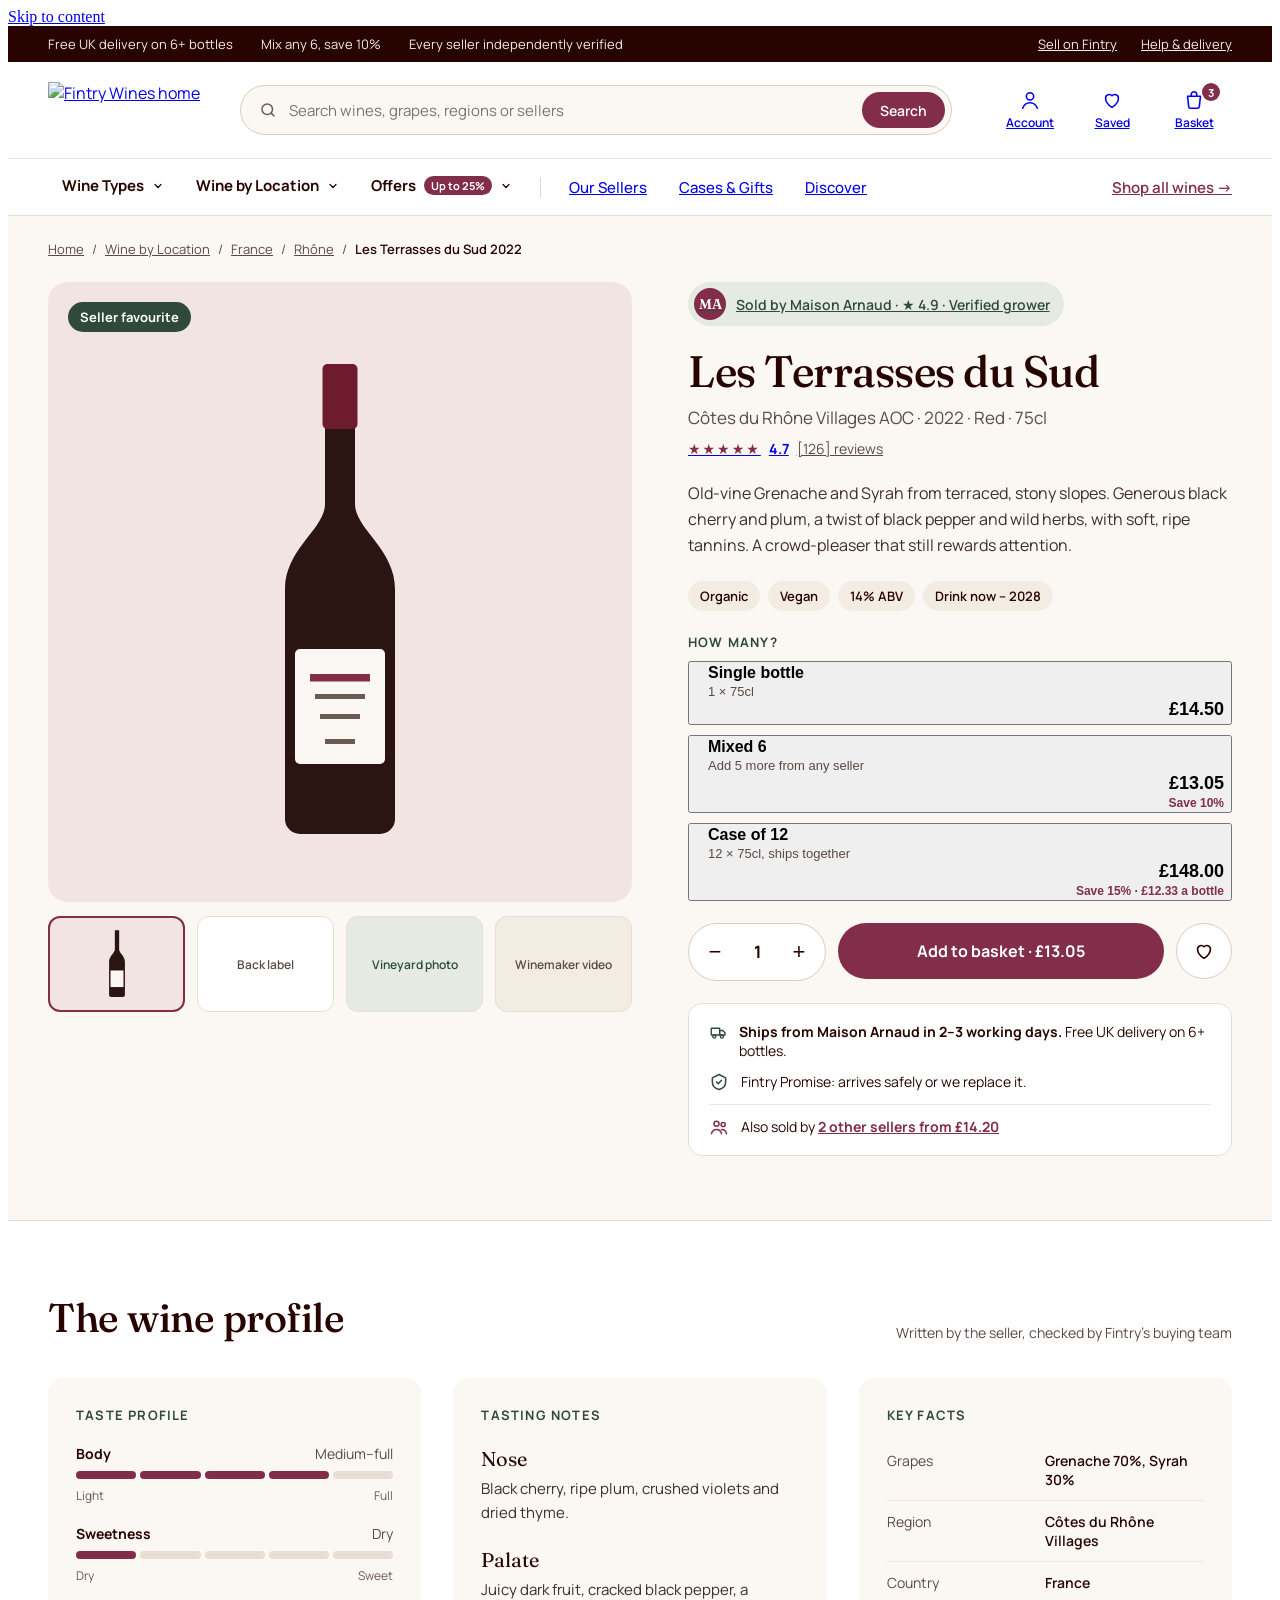
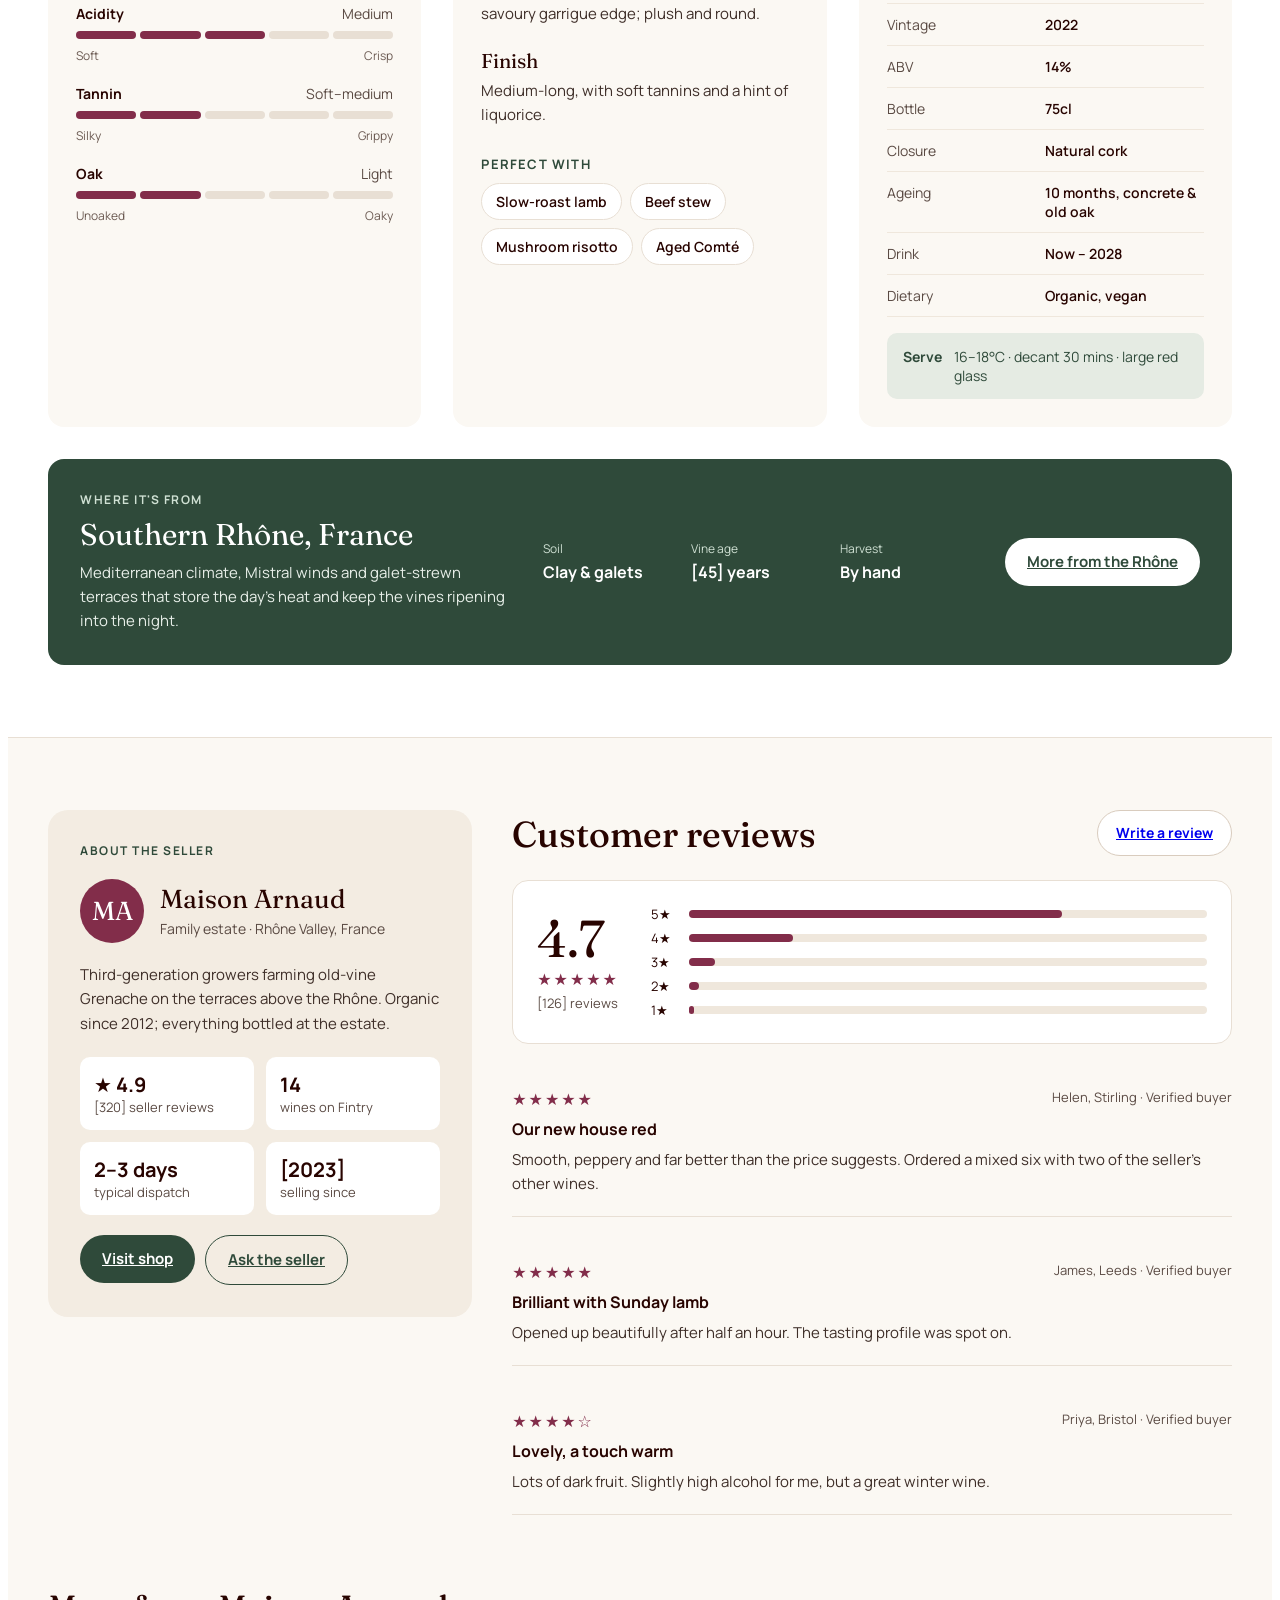
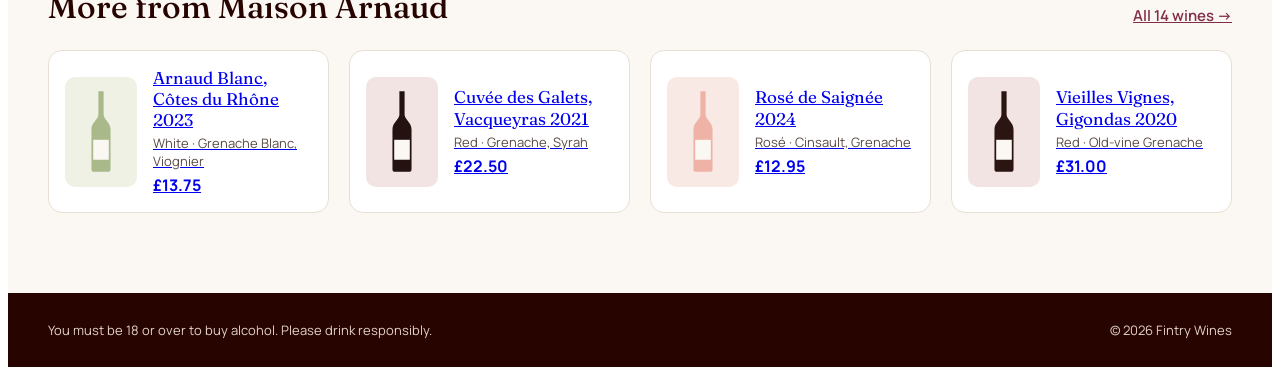
==== product.html @ 601678a1 "import" ====
<!doctype html>
<html lang="en-GB">
<head>
<meta charset="utf-8">
<meta name="viewport" content="width=device-width, initial-scale=1">
<meta name="robots" content="noindex, nofollow">
<title>Les Terrasses du Sud 2022 — Fintry Wines</title>
<meta name="description" content="Côtes du Rhône Villages 2022 from Maison Arnaud: tasting notes, taste profile and food pairing.">
<link rel="icon" type="image/png" href="assets/img/favicon.png">
<link rel="preconnect" href="https://fonts.googleapis.com">
<link rel="preconnect" href="https://fonts.gstatic.com" crossorigin>
<link href="https://fonts.googleapis.com/css2?family=Fraunces:opsz,wght@9..144,400;9..144,500;9..144,600&amp;family=Manrope:wght@400;500;600;700&amp;display=swap" rel="stylesheet">
<link rel="stylesheet" href="assets/css/styles.css">
</head>
<body>
<a class="fw-skip" href="#main-content">Skip to content</a>
<div style="font-family: Manrope, system-ui, sans-serif; color: #280400; background: #FBF8F3">

  <header style="position: relative; z-index: 20; font-family: Manrope, system-ui, sans-serif; color: #280400; background: #FFFFFF; border-bottom: 1px solid #E8DFD4">

  <!-- Utility bar -->
  <div style="background: #280400; color: #F5EDE3; font-size: 13px">
    <div style="max-width: 1360px; margin: 0 auto; padding: 9px 40px; display: flex; flex-wrap: wrap; gap: 8px 28px; align-items: center; justify-content: space-between">
      <div style="display: flex; flex-wrap: wrap; gap: 8px 28px">
        <span>Free UK delivery on 6+ bottles</span>
        <span>Mix any 6, save 10%</span>
        <span>Every seller independently verified</span>
      </div>
      <div style="display: flex; gap: 24px">
        <a href="#" style="color: #F5EDE3">Sell on Fintry</a>
        <a href="#" style="color: #F5EDE3">Help &amp; delivery</a>
      </div>
    </div>
  </div>

  <!-- Logo, search, account -->
  <div style="max-width: 1360px; margin: 0 auto; padding: 20px 40px; display: flex; flex-wrap: wrap; gap: 20px 40px; align-items: center">
    <a href="index.html" class="fw-logo" style="display: flex; align-items: center">
      <img src="assets/img/fintry-logo-dark.png" alt="Fintry Wines home" style="display: block; height: 56px; width: auto">
    </a>
    <form role="search" style="flex: 1 1 300px; min-width: 0; display: flex; align-items: center; gap: 10px; height: 48px; padding: 0 6px 0 18px; border: 1px solid #D9CCBE; border-radius: 999px; background: #FBF8F3" action="shop.html">
      <svg width="18" height="18" viewBox="0 0 24 24" fill="none" stroke="#6B5A52" stroke-width="2" stroke-linecap="round" aria-hidden="true"><circle cx="11" cy="11" r="7"></circle><path d="M20 20l-3.5-3.5"></path></svg>
      <label for="site-search" style="position: absolute; width: 1px; height: 1px; overflow: hidden; clip: rect(0 0 0 0)">Search</label>
      <input id="site-search" name="q" type="search" placeholder="Search wines, grapes, regions or sellers" style="flex: 1; min-width: 0; border: 0; background: transparent; font: inherit; font-size: 15px; color: #280400; outline: none">
      <button type="submit" style="height: 36px; padding: 0 18px; border: 0; border-radius: 999px; background: #822d4a; color: #FFFFFF; font: inherit; font-size: 14px; font-weight: 600; cursor: pointer">Search</button>
    </form>
    <nav aria-label="Account" style="display: flex; gap: 6px; align-items: center">
      <a href="#" style="display: flex; flex-direction: column; align-items: center; gap: 3px; min-width: 64px; padding: 6px; font-size: 12px; font-weight: 600">
        <svg width="22" height="22" viewBox="0 0 24 24" fill="none" stroke="currentColor" stroke-width="1.7" stroke-linecap="round" aria-hidden="true"><circle cx="12" cy="8" r="4"></circle><path d="M4 21c1.5-4 4.5-6 8-6s6.5 2 8 6"></path></svg>
        Account
      </a>
      <a href="#" style="display: flex; flex-direction: column; align-items: center; gap: 3px; min-width: 64px; padding: 6px; font-size: 12px; font-weight: 600">
        <svg width="22" height="22" viewBox="0 0 24 24" fill="none" stroke="currentColor" stroke-width="1.7" stroke-linejoin="round" aria-hidden="true"><path d="M12 20s-7-4.5-7-10a4 4 0 0 1 7-2.6A4 4 0 0 1 19 10c0 5.5-7 10-7 10z"></path></svg>
        Saved
      </a>
      <a href="#" style="position: relative; display: flex; flex-direction: column; align-items: center; gap: 3px; min-width: 64px; padding: 6px; font-size: 12px; font-weight: 600">
        <svg width="22" height="22" viewBox="0 0 24 24" fill="none" stroke="currentColor" stroke-width="1.7" stroke-linecap="round" stroke-linejoin="round" aria-hidden="true"><path d="M5 8h14l-1.2 11.2a2 2 0 0 1-2 1.8H8.2a2 2 0 0 1-2-1.8z"></path><path d="M9 8V6a3 3 0 0 1 6 0v2"></path></svg>
        Basket
        <span id="basket-count" style="position: absolute; top: 0; right: 12px; min-width: 18px; height: 18px; border-radius: 9px; background: #822d4a; color: #FFFFFF; font-size: 11px; font-weight: 700; display: flex; align-items: center; justify-content: center">3</span>
      </a>
    </nav>
  </div>

  <!-- Primary navigation -->
  <nav aria-label="Shop" style="border-top: 1px solid #EFE7DC">
    <div style="max-width: 1360px; margin: 0 auto; padding: 0 40px; display: flex; flex-wrap: wrap; align-items: center; gap: 4px 4px">
      <button type="button" class="fw-nav-btn" aria-expanded="false" aria-controls="menu-types" data-menu="types" style="display: flex; align-items: center; gap: 8px; padding: 16px 14px; border: 0; background: transparent; font: inherit; font-size: 15px; font-weight: 700; color: #280400; cursor: pointer; border-bottom: 3px solid transparent">
        Wine Types
        <svg width="12" height="12" viewBox="0 0 24 24" fill="none" stroke="currentColor" stroke-width="2.5" stroke-linecap="round" aria-hidden="true"><path d="M6 9l6 6 6-6"></path></svg>
      </button>
      <button type="button" class="fw-nav-btn" aria-expanded="false" aria-controls="menu-location" data-menu="location" style="display: flex; align-items: center; gap: 8px; padding: 16px 14px; border: 0; background: transparent; font: inherit; font-size: 15px; font-weight: 700; color: #280400; cursor: pointer; border-bottom: 3px solid transparent">
        Wine by Location
        <svg width="12" height="12" viewBox="0 0 24 24" fill="none" stroke="currentColor" stroke-width="2.5" stroke-linecap="round" aria-hidden="true"><path d="M6 9l6 6 6-6"></path></svg>
      </button>
      <button type="button" class="fw-nav-btn" aria-expanded="false" aria-controls="menu-offers" data-menu="offers" style="display: flex; align-items: center; gap: 8px; padding: 16px 14px; border: 0; background: transparent; font: inherit; font-size: 15px; font-weight: 700; color: #280400; cursor: pointer; border-bottom: 3px solid transparent">
        Offers
        <span style="padding: 2px 7px; border-radius: 999px; background: #822d4a; color: #FFFFFF; font-size: 11px; font-weight: 700">Up to 25%</span>
        <svg width="12" height="12" viewBox="0 0 24 24" fill="none" stroke="currentColor" stroke-width="2.5" stroke-linecap="round" aria-hidden="true"><path d="M6 9l6 6 6-6"></path></svg>
      </button>
      <span aria-hidden="true" style="width: 1px; height: 20px; background: #E0D5C8; margin: 0 10px"></span>
      <a href="#" style="padding: 16px 14px; font-size: 15px; font-weight: 500">Our Sellers</a>
      <a href="#" style="padding: 16px 14px; font-size: 15px; font-weight: 500">Cases &amp; Gifts</a>
      <a href="#" style="padding: 16px 14px; font-size: 15px; font-weight: 500">Discover</a>
      <a href="shop.html" style="margin-left: auto; padding: 16px 0; font-size: 15px; font-weight: 600; color: #822d4a">Shop all wines →</a>
    </div>
  </nav>

  <!-- Mega menu: Wine Types -->
  <div id="menu-types" hidden class="fw-menu" style="position: absolute; left: 0; right: 0; top: 100%; background: #FFFFFF; border-top: 1px solid #E8DFD4; border-bottom: 1px solid #E8DFD4; box-shadow: 0 24px 40px -24px rgba(40,4,0,0.25)">
      <div style="max-width: 1360px; margin: 0 auto; padding: 32px 40px 40px; display: grid; grid-template-columns: repeat(4, minmax(0, 1fr)); gap: 32px">
        <div style="display: flex; flex-direction: column; gap: 4px">
          <span style="font-size: 12px; font-weight: 700; letter-spacing: 1.5px; color: #6B5A52; margin-bottom: 8px">BY COLOUR</span>
          <a href="shop.html" class="fw-link" style="display: flex; align-items: center; gap: 10px; padding: 7px 0; font-size: 15px"><span style="width: 12px; height: 12px; border-radius: 6px; background: #6E1B2E"></span>Red wine</a>
          <a href="shop.html" class="fw-link" style="display: flex; align-items: center; gap: 10px; padding: 7px 0; font-size: 15px"><span style="width: 12px; height: 12px; border-radius: 6px; background: #E9D88F"></span>White wine</a>
          <a href="shop.html" class="fw-link" style="display: flex; align-items: center; gap: 10px; padding: 7px 0; font-size: 15px"><span style="width: 12px; height: 12px; border-radius: 6px; background: #EFB2A6"></span>Rosé</a>
          <a href="shop.html" class="fw-link" style="display: flex; align-items: center; gap: 10px; padding: 7px 0; font-size: 15px"><span style="width: 12px; height: 12px; border-radius: 6px; background: #F3E6BE; border: 1px solid #D9C88F"></span>Sparkling &amp; Champagne</a>
          <a href="shop.html" class="fw-link" style="display: flex; align-items: center; gap: 10px; padding: 7px 0; font-size: 15px"><span style="width: 12px; height: 12px; border-radius: 6px; background: #D98C3A"></span>Orange wine</a>
          <a href="shop.html" class="fw-link" style="display: flex; align-items: center; gap: 10px; padding: 7px 0; font-size: 15px"><span style="width: 12px; height: 12px; border-radius: 6px; background: #8A4A1C"></span>Dessert &amp; fortified</a>
        </div>
        <div style="display: flex; flex-direction: column; gap: 4px">
          <span style="font-size: 12px; font-weight: 700; letter-spacing: 1.5px; color: #6B5A52; margin-bottom: 8px">BY STYLE</span>
          <a href="shop.html" class="fw-link" style="padding: 7px 0; font-size: 15px">Light &amp; fruity</a>
          <a href="shop.html" class="fw-link" style="padding: 7px 0; font-size: 15px">Rich &amp; full-bodied</a>
          <a href="shop.html" class="fw-link" style="padding: 7px 0; font-size: 15px">Crisp &amp; dry</a>
          <a href="shop.html" class="fw-link" style="padding: 7px 0; font-size: 15px">Aromatic &amp; floral</a>
          <a href="shop.html" class="fw-link" style="padding: 7px 0; font-size: 15px">Organic &amp; natural</a>
          <a href="shop.html" class="fw-link" style="padding: 7px 0; font-size: 15px">Low &amp; no alcohol</a>
        </div>
        <div style="display: flex; flex-direction: column; gap: 4px">
          <span style="font-size: 12px; font-weight: 700; letter-spacing: 1.5px; color: #6B5A52; margin-bottom: 8px">BY GRAPE</span>
          <a href="shop.html" class="fw-link" style="padding: 7px 0; font-size: 15px">Pinot Noir</a>
          <a href="shop.html" class="fw-link" style="padding: 7px 0; font-size: 15px">Malbec</a>
          <a href="shop.html" class="fw-link" style="padding: 7px 0; font-size: 15px">Tempranillo</a>
          <a href="shop.html" class="fw-link" style="padding: 7px 0; font-size: 15px">Sauvignon Blanc</a>
          <a href="shop.html" class="fw-link" style="padding: 7px 0; font-size: 15px">Chardonnay</a>
          <a href="shop.html" class="fw-link" style="padding: 7px 0; font-size: 15px; font-weight: 600; color: #822d4a">All grapes →</a>
        </div>
        <a href="shop.html" class="fw-tile" style="display: flex; flex-direction: column; justify-content: flex-end; gap: 8px; min-height: 240px; padding: 24px; border-radius: 12px; background: #2F4A3A; color: #F5EDE3">
          <span style="font-size: 12px; font-weight: 700; letter-spacing: 1.5px; color: #CFE0D3">NEW THIS MONTH</span>
          <span style="font-family: Fraunces, Georgia, serif; font-size: 26px; line-height: 1.15; color: #FFFFFF">Winter reds from small growers</span>
          <span style="font-size: 14px; font-weight: 600; color: #FFFFFF">Explore the edit <span class="fw-go">→</span></span>
        </a>
      </div>
    </div>

  <!-- Mega menu: Wine by Location -->
  <div id="menu-location" hidden class="fw-menu" style="position: absolute; left: 0; right: 0; top: 100%; background: #FFFFFF; border-top: 1px solid #E8DFD4; border-bottom: 1px solid #E8DFD4; box-shadow: 0 24px 40px -24px rgba(40,4,0,0.25)">
      <div style="max-width: 1360px; margin: 0 auto; padding: 32px 40px 40px; display: grid; grid-template-columns: repeat(4, minmax(0, 1fr)); gap: 32px">
        <div style="display: flex; flex-direction: column; gap: 4px">
          <span style="font-size: 12px; font-weight: 700; letter-spacing: 1.5px; color: #6B5A52; margin-bottom: 8px">EUROPE</span>
          <a href="shop.html" class="fw-link" style="padding: 7px 0; font-size: 15px">France</a>
          <a href="shop.html" class="fw-link" style="padding: 7px 0; font-size: 15px">Italy</a>
          <a href="shop.html" class="fw-link" style="padding: 7px 0; font-size: 15px">Spain</a>
          <a href="shop.html" class="fw-link" style="padding: 7px 0; font-size: 15px">Portugal</a>
          <a href="shop.html" class="fw-link" style="padding: 7px 0; font-size: 15px">Germany &amp; Austria</a>
          <a href="shop.html" class="fw-link" style="padding: 7px 0; font-size: 15px">England &amp; Wales</a>
        </div>
        <div style="display: flex; flex-direction: column; gap: 4px">
          <span style="font-size: 12px; font-weight: 700; letter-spacing: 1.5px; color: #6B5A52; margin-bottom: 8px">REST OF THE WORLD</span>
          <a href="shop.html" class="fw-link" style="padding: 7px 0; font-size: 15px">Australia</a>
          <a href="shop.html" class="fw-link" style="padding: 7px 0; font-size: 15px">New Zealand</a>
          <a href="shop.html" class="fw-link" style="padding: 7px 0; font-size: 15px">South Africa</a>
          <a href="shop.html" class="fw-link" style="padding: 7px 0; font-size: 15px">Chile</a>
          <a href="shop.html" class="fw-link" style="padding: 7px 0; font-size: 15px">Argentina</a>
          <a href="shop.html" class="fw-link" style="padding: 7px 0; font-size: 15px">USA</a>
        </div>
        <div style="display: flex; flex-direction: column; gap: 4px">
          <span style="font-size: 12px; font-weight: 700; letter-spacing: 1.5px; color: #6B5A52; margin-bottom: 8px">FAMOUS REGIONS</span>
          <a href="shop.html" class="fw-link" style="padding: 7px 0; font-size: 15px">Bordeaux</a>
          <a href="shop.html" class="fw-link" style="padding: 7px 0; font-size: 15px">Burgundy</a>
          <a href="shop.html" class="fw-link" style="padding: 7px 0; font-size: 15px">Rioja</a>
          <a href="shop.html" class="fw-link" style="padding: 7px 0; font-size: 15px">Tuscany</a>
          <a href="shop.html" class="fw-link" style="padding: 7px 0; font-size: 15px">Marlborough</a>
          <a href="shop.html" class="fw-link" style="padding: 7px 0; font-size: 15px; font-weight: 600; color: #822d4a">All regions →</a>
        </div>
        <a href="shop.html" class="fw-tile" style="display: flex; flex-direction: column; justify-content: space-between; gap: 8px; min-height: 240px; padding: 24px; border-radius: 12px; background: #F3ECE2; color: #280400">
          <svg width="100%" height="110" viewBox="0 0 220 110" fill="none" stroke="#822d4a" stroke-width="1.4" aria-hidden="true"><path d="M20 70c18-22 38-30 60-24s40 2 56-14 40-18 64-6"></path><path d="M10 88c26-10 50-8 74 0s52 6 76-6 40-10 50-6" stroke="#2F4A3A"></path><circle cx="80" cy="46" r="4" fill="#822d4a"></circle><circle cx="150" cy="30" r="4" fill="#822d4a"></circle><circle cx="58" cy="82" r="4" fill="#2F4A3A" stroke="#2F4A3A"></circle></svg>
          <span style="font-family: Fraunces, Georgia, serif; font-size: 24px; line-height: 1.15">Explore by map</span>
          <span style="font-size: 14px; font-weight: 600; color: #822d4a">Find wines near any vineyard <span class="fw-go">→</span></span>
        </a>
      </div>
    </div>

  <!-- Mega menu: Offers -->
  <div id="menu-offers" hidden class="fw-menu" style="position: absolute; left: 0; right: 0; top: 100%; background: #FFFFFF; border-top: 1px solid #E8DFD4; border-bottom: 1px solid #E8DFD4; box-shadow: 0 24px 40px -24px rgba(40,4,0,0.25)">
      <div style="max-width: 1360px; margin: 0 auto; padding: 32px 40px 40px; display: grid; grid-template-columns: repeat(4, minmax(0, 1fr)); gap: 20px">
        <a href="shop.html" class="fw-tile" style="display: flex; flex-direction: column; gap: 10px; padding: 24px; border-radius: 12px; background: #822d4a; color: #FFFFFF; min-height: 200px; justify-content: space-between">
          <span class="fw-big" style="font-family: Fraunces, Georgia, serif; font-size: 44px; line-height: 1">10% off</span>
          <span style="font-size: 16px; font-weight: 600">Mix any 6 bottles</span>
          <span style="font-size: 14px; color: #F3D9E0">From any seller, applied in basket</span>
        </a>
        <a href="shop.html" class="fw-tile" style="display: flex; flex-direction: column; gap: 10px; padding: 24px; border-radius: 12px; background: #F3ECE2; min-height: 200px; justify-content: space-between">
          <span class="fw-big" style="font-family: Fraunces, Georgia, serif; font-size: 44px; line-height: 1; color: #822d4a">Under £10</span>
          <span style="font-size: 16px; font-weight: 600">Everyday favourites</span>
          <span style="font-size: 14px; color: #6B5A52">Great value, chosen by our buyers</span>
        </a>
        <a href="shop.html" class="fw-tile" style="display: flex; flex-direction: column; gap: 10px; padding: 24px; border-radius: 12px; background: #F3ECE2; min-height: 200px; justify-content: space-between">
          <span class="fw-big" style="font-family: Fraunces, Georgia, serif; font-size: 44px; line-height: 1; color: #2F4A3A">Cases</span>
          <span style="font-size: 16px; font-weight: 600">Mixed &amp; single-wine cases</span>
          <span style="font-size: 14px; color: #6B5A52">Save up to 25% on 12 bottles</span>
        </a>
        <div style="display: flex; flex-direction: column; gap: 4px; padding-left: 8px">
          <span style="font-size: 12px; font-weight: 700; letter-spacing: 1.5px; color: #6B5A52; margin-bottom: 8px">MORE OFFERS</span>
          <a href="shop.html" class="fw-link" style="padding: 7px 0; font-size: 15px">Bin ends &amp; last bottles</a>
          <a href="shop.html" class="fw-link" style="padding: 7px 0; font-size: 15px">Seller of the month</a>
          <a href="shop.html" class="fw-link" style="padding: 7px 0; font-size: 15px">Free delivery wines</a>
          <a href="shop.html" class="fw-link" style="padding: 7px 0; font-size: 15px">Member prices</a>
          <a href="shop.html" class="fw-link" style="padding: 7px 0; font-size: 15px; font-weight: 600; color: #822d4a">All offers →</a>
        </div>
      </div>
    </div>
</header>

  <div style="max-width: 1360px; margin: 0 auto; padding: 24px 40px 0">
    <nav aria-label="Breadcrumb" style="display: flex; flex-wrap: wrap; gap: 8px; font-size: 13px; color: #5A4A43">
      <a href="index.html" style="color: #5A4A43">Home</a><span aria-hidden="true">/</span><a href="shop.html" style="color: #5A4A43">Wine by Location</a><span aria-hidden="true">/</span><a href="shop.html" style="color: #5A4A43">France</a><span aria-hidden="true">/</span><a href="shop.html" style="color: #5A4A43">Rhône</a><span aria-hidden="true">/</span><span style="color: #280400; font-weight: 600">Les Terrasses du Sud 2022</span>
    </nav>
  </div>

  <main id="main-content">
  <!-- BUY SECTION -->
  <section style="max-width: 1360px; margin: 0 auto; padding: 24px 40px 64px; display: flex; flex-wrap: wrap; gap: 56px; align-items: flex-start">

    <!-- Gallery -->
    <div style="flex: 1 1 480px; display: flex; flex-direction: column; gap: 14px">
      <div style="position: relative; display: flex; justify-content: center; align-items: flex-end; height: 620px; padding-bottom: 48px; box-sizing: border-box; border-radius: 20px; background: #F1E4E2">
        <svg width="150" height="500" viewBox="0 0 60 200" role="img" aria-label="Les Terrasses du Sud 2022 bottle"><path d="M24 6h12v54c0 10 16 18 16 34v92a6 6 0 0 1-6 6H14a6 6 0 0 1-6-6V94c0-16 16-24 16-34z" fill="#2B1512"></path><rect x="23" y="4" width="14" height="26" rx="2" fill="#6E1B2E"></rect><rect x="12" y="118" width="36" height="46" rx="2" fill="#FBF8F3"></rect><rect x="18" y="128" width="24" height="3" fill="#822d4a"></rect><rect x="20" y="136" width="20" height="2" fill="#6B5A52"></rect><rect x="22" y="144" width="16" height="2" fill="#6B5A52"></rect><rect x="24" y="154" width="12" height="2" fill="#6B5A52"></rect></svg>
        <span style="position: absolute; top: 20px; left: 20px; padding: 6px 12px; border-radius: 999px; background: #2F4A3A; color: #FFFFFF; font-size: 13px; font-weight: 700">Seller favourite</span>
      </div>
      <div style="display: grid; grid-template-columns: repeat(4, minmax(0, 1fr)); gap: 12px">
        <button type="button" aria-label="Front label" style="height: 96px; border-radius: 12px; border: 2px solid #822d4a; background: #F1E4E2; display: flex; align-items: center; justify-content: center; cursor: pointer"><svg width="22" height="72" viewBox="0 0 60 200" aria-hidden="true"><path d="M24 6h12v54c0 10 16 18 16 34v92a6 6 0 0 1-6 6H14a6 6 0 0 1-6-6V94c0-16 16-24 16-34z" fill="#2B1512"></path><rect x="12" y="118" width="36" height="46" fill="#FBF8F3"></rect></svg></button>
        <button type="button" style="height: 96px; border-radius: 12px; border: 1px solid #E8DFD4; background: #FFFFFF; font: inherit; font-size: 12px; font-weight: 600; color: #5A4A43; cursor: pointer">Back label</button>
        <button type="button" style="height: 96px; border-radius: 12px; border: 1px solid #E8DFD4; background: #E5EBE3; font: inherit; font-size: 12px; font-weight: 600; color: #2F4A3A; cursor: pointer">Vineyard photo</button>
        <button type="button" style="height: 96px; border-radius: 12px; border: 1px solid #E8DFD4; background: #F3ECE2; font: inherit; font-size: 12px; font-weight: 600; color: #5A4A43; cursor: pointer">Winemaker video</button>
      </div>
    </div>

    <!-- Buy box -->
    <div style="flex: 1 1 440px; display: flex; flex-direction: column; gap: 22px">
      <a href="#seller" style="align-self: flex-start; display: inline-flex; align-items: center; gap: 10px; padding: 6px 14px 6px 6px; border-radius: 999px; background: #E5EBE3; color: #2F4A3A; font-size: 14px; font-weight: 600">
        <span style="width: 32px; height: 32px; border-radius: 16px; background: #822d4a; color: #FFFFFF; font-family: Fraunces, Georgia, serif; font-size: 14px; display: flex; align-items: center; justify-content: center">MA</span>
        Sold by Maison Arnaud · ★ 4.9 · Verified grower
      </a>
      <div style="display: flex; flex-direction: column; gap: 10px">
        <h1 style="margin: 0; font-family: Fraunces, Georgia, serif; font-weight: 500; font-size: 44px; line-height: 1.08; letter-spacing: -0.5px">Les Terrasses du Sud</h1>
        <span style="font-size: 17px; color: #5A4A43">Côtes du Rhône Villages AOC · 2022 · Red · 75cl</span>
        <a href="#reviews" style="display: flex; align-items: center; gap: 8px; font-size: 14px"><span style="color: #822d4a; letter-spacing: 2px" aria-hidden="true">★★★★★</span><strong>4.7</strong><span style="color: #5A4A43; text-decoration: underline">[126] reviews</span></a>
      </div>
      <p style="margin: 0; font-size: 16px; line-height: 1.65; color: #3E2E28">Old-vine Grenache and Syrah from terraced, stony slopes. Generous black cherry and plum, a twist of black pepper and wild herbs, with soft, ripe tannins. A crowd-pleaser that still rewards attention.</p>
      <div style="display: flex; flex-wrap: wrap; gap: 8px">
        <span style="padding: 6px 12px; border-radius: 999px; background: #F3ECE2; font-size: 13px; font-weight: 600">Organic</span>
        <span style="padding: 6px 12px; border-radius: 999px; background: #F3ECE2; font-size: 13px; font-weight: 600">Vegan</span>
        <span style="padding: 6px 12px; border-radius: 999px; background: #F3ECE2; font-size: 13px; font-weight: 600">14% ABV</span>
        <span style="padding: 6px 12px; border-radius: 999px; background: #F3ECE2; font-size: 13px; font-weight: 600">Drink now – 2028</span>
      </div>

      <fieldset style="border: 0; margin: 0; padding: 0; display: flex; flex-direction: column; gap: 10px">
        <legend style="padding: 0 0 10px; font-size: 13px; font-weight: 700; letter-spacing: 1.2px; color: #2F4A3A">HOW MANY?</legend>
        
          <button type="button" class="fw-opt" data-opt="one" data-each="14.5" aria-pressed="false">
            <span style="display: flex; align-items: center; gap: 12px">
              <span class="fw-radio"></span>
              <span style="display: flex; flex-direction: column; align-items: flex-start; gap: 2px"><span style="font-size: 16px; font-weight: 700">Single bottle</span><span style="font-size: 13px; color: #5A4A43">1 × 75cl</span></span>
            </span>
            <span style="display: flex; flex-direction: column; align-items: flex-end; gap: 2px"><span style="font-size: 18px; font-weight: 700">£14.50</span><span style="font-size: 12px; font-weight: 700; color: #822d4a"></span></span>
          </button>
        
          <button type="button" class="fw-opt" data-opt="six" data-each="13.05" aria-pressed="true">
            <span style="display: flex; align-items: center; gap: 12px">
              <span class="fw-radio"></span>
              <span style="display: flex; flex-direction: column; align-items: flex-start; gap: 2px"><span style="font-size: 16px; font-weight: 700">Mixed 6</span><span style="font-size: 13px; color: #5A4A43">Add 5 more from any seller</span></span>
            </span>
            <span style="display: flex; flex-direction: column; align-items: flex-end; gap: 2px"><span style="font-size: 18px; font-weight: 700">£13.05</span><span style="font-size: 12px; font-weight: 700; color: #822d4a">Save 10%</span></span>
          </button>
        
          <button type="button" class="fw-opt" data-opt="case" data-each="148" aria-pressed="false">
            <span style="display: flex; align-items: center; gap: 12px">
              <span class="fw-radio"></span>
              <span style="display: flex; flex-direction: column; align-items: flex-start; gap: 2px"><span style="font-size: 16px; font-weight: 700">Case of 12</span><span style="font-size: 13px; color: #5A4A43">12 × 75cl, ships together</span></span>
            </span>
            <span style="display: flex; flex-direction: column; align-items: flex-end; gap: 2px"><span style="font-size: 18px; font-weight: 700">£148.00</span><span style="font-size: 12px; font-weight: 700; color: #822d4a">Save 15% · £12.33 a bottle</span></span>
          </button>
        
      </fieldset>

      <div style="display: flex; flex-wrap: wrap; gap: 12px">
        <div style="display: flex; align-items: center; height: 56px; border: 1px solid #D9CCBE; border-radius: 999px; background: #FFFFFF">
          <button type="button" aria-label="Decrease quantity" id="qty-dec" style="width: 52px; height: 54px; border: 0; background: transparent; font-size: 22px; color: #280400; cursor: pointer">−</button>
          <span style="min-width: 32px; text-align: center; font-size: 17px; font-weight: 700" aria-live="polite" id="qty">1</span>
          <button type="button" aria-label="Increase quantity" id="qty-inc" style="width: 52px; height: 54px; border: 0; background: transparent; font-size: 22px; color: #280400; cursor: pointer">+</button>
        </div>
        <button type="button" id="add-to-basket" style="flex: 1 1 220px; height: 56px; border-radius: 999px; border: 0; background: #822d4a; color: #FFFFFF; font: inherit; font-size: 16px; font-weight: 700; cursor: pointer">Add to basket · <span id="total">£13.05</span></button>
        <button type="button" data-save aria-pressed="false" aria-label="Save to wishlist" style="width: 56px; height: 56px; border-radius: 28px; border: 1px solid #D9CCBE; background: #FFFFFF; display: flex; align-items: center; justify-content: center; cursor: pointer">
          <svg width="22" height="22" viewBox="0 0 24 24" fill="none" stroke="#280400" stroke-width="1.8" stroke-linejoin="round" aria-hidden="true"><path d="M12 20s-7-4.5-7-10a4 4 0 0 1 7-2.6A4 4 0 0 1 19 10c0 5.5-7 10-7 10z"></path></svg>
        </button>
      </div>

      <div style="display: flex; flex-direction: column; gap: 12px; padding: 18px 20px; border-radius: 14px; background: #FFFFFF; border: 1px solid #E8DFD4; font-size: 14px">
        <div style="display: flex; gap: 12px; align-items: flex-start"><svg width="20" height="20" viewBox="0 0 24 24" fill="none" stroke="#2F4A3A" stroke-width="1.8" stroke-linecap="round" stroke-linejoin="round" aria-hidden="true"><path d="M3 7h11v9H3z"></path><path d="M14 10h4l3 3v3h-7z"></path><circle cx="7" cy="18" r="2"></circle><circle cx="17" cy="18" r="2"></circle></svg><span><strong>Ships from Maison Arnaud in 2–3 working days.</strong> Free UK delivery on 6+ bottles.</span></div>
        <div style="display: flex; gap: 12px; align-items: flex-start"><svg width="20" height="20" viewBox="0 0 24 24" fill="none" stroke="#2F4A3A" stroke-width="1.8" stroke-linecap="round" stroke-linejoin="round" aria-hidden="true"><path d="M12 3l8 4v5c0 5-3.5 8-8 9-4.5-1-8-4-8-9V7z"></path><path d="M9 12l2 2 4-4"></path></svg><span>Fintry Promise: arrives safely or we replace it.</span></div>
        <div style="display: flex; gap: 12px; align-items: flex-start; padding-top: 12px; border-top: 1px solid #EFE7DC"><svg width="20" height="20" viewBox="0 0 24 24" fill="none" stroke="#822d4a" stroke-width="1.8" stroke-linecap="round" aria-hidden="true"><circle cx="9" cy="8" r="3"></circle><circle cx="17" cy="9" r="2.5"></circle><path d="M3 20c.8-3.5 3.2-5 6-5s5.2 1.5 6 5"></path><path d="M15 15.2c2.6-.5 5 .8 6 4.8"></path></svg><span>Also sold by <a href="#" style="font-weight: 700; color: #822d4a; text-decoration: underline">2 other sellers from £14.20</a></span></div>
      </div>
    </div>
  </section>

  <!-- WINE PROFILE -->
  <section style="background: #FFFFFF; border-top: 1px solid #E8DFD4; border-bottom: 1px solid #E8DFD4">
    <div style="max-width: 1360px; margin: 0 auto; padding: 72px 40px">
      <div style="display: flex; flex-wrap: wrap; justify-content: space-between; align-items: flex-end; gap: 12px; margin-bottom: 36px">
        <h2 style="margin: 0; font-family: Fraunces, Georgia, serif; font-weight: 500; font-size: 40px; letter-spacing: -0.5px">The wine profile</h2>
        <span style="font-size: 14px; color: #5A4A43">Written by the seller, checked by Fintry's buying team</span>
      </div>
      <div style="display: grid; grid-template-columns: repeat(auto-fit, minmax(320px, 1fr)); gap: 32px">

        <!-- Taste -->
        <div style="display: flex; flex-direction: column; gap: 20px; padding: 28px; border-radius: 16px; background: #FBF8F3">
          <h3 style="margin: 0; font-size: 13px; font-weight: 700; letter-spacing: 1.2px; color: #2F4A3A">TASTE PROFILE</h3>
          
            <div style="display: flex; flex-direction: column; gap: 8px">
              <div style="display: flex; justify-content: space-between; font-size: 14px"><span style="font-weight: 700">Body</span><span style="color: #5A4A43">Medium–full</span></div>
              <div style="display: grid; grid-template-columns: repeat(5, minmax(0, 1fr)); gap: 4px">
                <span style="height: 8px; border-radius: 4px; background: #822d4a"></span><span style="height: 8px; border-radius: 4px; background: #822d4a"></span><span style="height: 8px; border-radius: 4px; background: #822d4a"></span><span style="height: 8px; border-radius: 4px; background: #822d4a"></span><span style="height: 8px; border-radius: 4px; background: #E8DFD4"></span>
              </div>
              <div style="display: flex; justify-content: space-between; font-size: 12px; color: #6B5A52"><span>Light</span><span>Full</span></div>
            </div>
          
            <div style="display: flex; flex-direction: column; gap: 8px">
              <div style="display: flex; justify-content: space-between; font-size: 14px"><span style="font-weight: 700">Sweetness</span><span style="color: #5A4A43">Dry</span></div>
              <div style="display: grid; grid-template-columns: repeat(5, minmax(0, 1fr)); gap: 4px">
                <span style="height: 8px; border-radius: 4px; background: #822d4a"></span><span style="height: 8px; border-radius: 4px; background: #E8DFD4"></span><span style="height: 8px; border-radius: 4px; background: #E8DFD4"></span><span style="height: 8px; border-radius: 4px; background: #E8DFD4"></span><span style="height: 8px; border-radius: 4px; background: #E8DFD4"></span>
              </div>
              <div style="display: flex; justify-content: space-between; font-size: 12px; color: #6B5A52"><span>Dry</span><span>Sweet</span></div>
            </div>
          
            <div style="display: flex; flex-direction: column; gap: 8px">
              <div style="display: flex; justify-content: space-between; font-size: 14px"><span style="font-weight: 700">Acidity</span><span style="color: #5A4A43">Medium</span></div>
              <div style="display: grid; grid-template-columns: repeat(5, minmax(0, 1fr)); gap: 4px">
                <span style="height: 8px; border-radius: 4px; background: #822d4a"></span><span style="height: 8px; border-radius: 4px; background: #822d4a"></span><span style="height: 8px; border-radius: 4px; background: #822d4a"></span><span style="height: 8px; border-radius: 4px; background: #E8DFD4"></span><span style="height: 8px; border-radius: 4px; background: #E8DFD4"></span>
              </div>
              <div style="display: flex; justify-content: space-between; font-size: 12px; color: #6B5A52"><span>Soft</span><span>Crisp</span></div>
            </div>
          
            <div style="display: flex; flex-direction: column; gap: 8px">
              <div style="display: flex; justify-content: space-between; font-size: 14px"><span style="font-weight: 700">Tannin</span><span style="color: #5A4A43">Soft–medium</span></div>
              <div style="display: grid; grid-template-columns: repeat(5, minmax(0, 1fr)); gap: 4px">
                <span style="height: 8px; border-radius: 4px; background: #822d4a"></span><span style="height: 8px; border-radius: 4px; background: #822d4a"></span><span style="height: 8px; border-radius: 4px; background: #E8DFD4"></span><span style="height: 8px; border-radius: 4px; background: #E8DFD4"></span><span style="height: 8px; border-radius: 4px; background: #E8DFD4"></span>
              </div>
              <div style="display: flex; justify-content: space-between; font-size: 12px; color: #6B5A52"><span>Silky</span><span>Grippy</span></div>
            </div>
          
            <div style="display: flex; flex-direction: column; gap: 8px">
              <div style="display: flex; justify-content: space-between; font-size: 14px"><span style="font-weight: 700">Oak</span><span style="color: #5A4A43">Light</span></div>
              <div style="display: grid; grid-template-columns: repeat(5, minmax(0, 1fr)); gap: 4px">
                <span style="height: 8px; border-radius: 4px; background: #822d4a"></span><span style="height: 8px; border-radius: 4px; background: #822d4a"></span><span style="height: 8px; border-radius: 4px; background: #E8DFD4"></span><span style="height: 8px; border-radius: 4px; background: #E8DFD4"></span><span style="height: 8px; border-radius: 4px; background: #E8DFD4"></span>
              </div>
              <div style="display: flex; justify-content: space-between; font-size: 12px; color: #6B5A52"><span>Unoaked</span><span>Oaky</span></div>
            </div>
          
        </div>

        <!-- Tasting notes -->
        <div style="display: flex; flex-direction: column; gap: 22px; padding: 28px; border-radius: 16px; background: #FBF8F3">
          <h3 style="margin: 0; font-size: 13px; font-weight: 700; letter-spacing: 1.2px; color: #2F4A3A">TASTING NOTES</h3>
          <div style="display: flex; flex-direction: column; gap: 6px"><span style="font-family: Fraunces, Georgia, serif; font-size: 20px">Nose</span><span style="font-size: 15px; line-height: 1.6; color: #3E2E28">Black cherry, ripe plum, crushed violets and dried thyme.</span></div>
          <div style="display: flex; flex-direction: column; gap: 6px"><span style="font-family: Fraunces, Georgia, serif; font-size: 20px">Palate</span><span style="font-size: 15px; line-height: 1.6; color: #3E2E28">Juicy dark fruit, cracked black pepper, a savoury garrigue edge; plush and round.</span></div>
          <div style="display: flex; flex-direction: column; gap: 6px"><span style="font-family: Fraunces, Georgia, serif; font-size: 20px">Finish</span><span style="font-size: 15px; line-height: 1.6; color: #3E2E28">Medium-long, with soft tannins and a hint of liquorice.</span></div>
          <div style="display: flex; flex-direction: column; gap: 10px; padding-top: 6px">
            <span style="font-size: 13px; font-weight: 700; letter-spacing: 1.2px; color: #2F4A3A">PERFECT WITH</span>
            <div style="display: flex; flex-wrap: wrap; gap: 8px">
              <span style="padding: 8px 14px; border-radius: 999px; background: #FFFFFF; border: 1px solid #E8DFD4; font-size: 14px; font-weight: 600">Slow-roast lamb</span>
              <span style="padding: 8px 14px; border-radius: 999px; background: #FFFFFF; border: 1px solid #E8DFD4; font-size: 14px; font-weight: 600">Beef stew</span>
              <span style="padding: 8px 14px; border-radius: 999px; background: #FFFFFF; border: 1px solid #E8DFD4; font-size: 14px; font-weight: 600">Mushroom risotto</span>
              <span style="padding: 8px 14px; border-radius: 999px; background: #FFFFFF; border: 1px solid #E8DFD4; font-size: 14px; font-weight: 600">Aged Comté</span>
            </div>
          </div>
        </div>

        <!-- Key facts -->
        <div style="display: flex; flex-direction: column; gap: 16px; padding: 28px; border-radius: 16px; background: #FBF8F3">
          <h3 style="margin: 0; font-size: 13px; font-weight: 700; letter-spacing: 1.2px; color: #2F4A3A">KEY FACTS</h3>
          <dl style="margin: 0; display: grid; grid-template-columns: repeat(2, minmax(0, 1fr)); gap: 0; font-size: 14px">
            
              <dt style="padding: 11px 0; border-bottom: 1px solid #EFE7DC; color: #5A4A43">Grapes</dt>
              <dd style="margin: 0; padding: 11px 0; border-bottom: 1px solid #EFE7DC; font-weight: 600">Grenache 70%, Syrah 30%</dd>
            
              <dt style="padding: 11px 0; border-bottom: 1px solid #EFE7DC; color: #5A4A43">Region</dt>
              <dd style="margin: 0; padding: 11px 0; border-bottom: 1px solid #EFE7DC; font-weight: 600">Côtes du Rhône Villages</dd>
            
              <dt style="padding: 11px 0; border-bottom: 1px solid #EFE7DC; color: #5A4A43">Country</dt>
              <dd style="margin: 0; padding: 11px 0; border-bottom: 1px solid #EFE7DC; font-weight: 600">France</dd>
            
              <dt style="padding: 11px 0; border-bottom: 1px solid #EFE7DC; color: #5A4A43">Vintage</dt>
              <dd style="margin: 0; padding: 11px 0; border-bottom: 1px solid #EFE7DC; font-weight: 600">2022</dd>
            
              <dt style="padding: 11px 0; border-bottom: 1px solid #EFE7DC; color: #5A4A43">ABV</dt>
              <dd style="margin: 0; padding: 11px 0; border-bottom: 1px solid #EFE7DC; font-weight: 600">14%</dd>
            
              <dt style="padding: 11px 0; border-bottom: 1px solid #EFE7DC; color: #5A4A43">Bottle</dt>
              <dd style="margin: 0; padding: 11px 0; border-bottom: 1px solid #EFE7DC; font-weight: 600">75cl</dd>
            
              <dt style="padding: 11px 0; border-bottom: 1px solid #EFE7DC; color: #5A4A43">Closure</dt>
              <dd style="margin: 0; padding: 11px 0; border-bottom: 1px solid #EFE7DC; font-weight: 600">Natural cork</dd>
            
              <dt style="padding: 11px 0; border-bottom: 1px solid #EFE7DC; color: #5A4A43">Ageing</dt>
              <dd style="margin: 0; padding: 11px 0; border-bottom: 1px solid #EFE7DC; font-weight: 600">10 months, concrete & old oak</dd>
            
              <dt style="padding: 11px 0; border-bottom: 1px solid #EFE7DC; color: #5A4A43">Drink</dt>
              <dd style="margin: 0; padding: 11px 0; border-bottom: 1px solid #EFE7DC; font-weight: 600">Now – 2028</dd>
            
              <dt style="padding: 11px 0; border-bottom: 1px solid #EFE7DC; color: #5A4A43">Dietary</dt>
              <dd style="margin: 0; padding: 11px 0; border-bottom: 1px solid #EFE7DC; font-weight: 600">Organic, vegan</dd>
            
          </dl>
          <div style="display: flex; gap: 12px; padding: 14px 16px; border-radius: 10px; background: #E5EBE3; font-size: 14px; color: #2F4A3A"><strong>Serve</strong><span>16–18°C · decant 30 mins · large red glass</span></div>
        </div>
      </div>

      <!-- Region strip -->
      <div style="margin-top: 32px; display: flex; flex-wrap: wrap; gap: 32px; align-items: center; padding: 32px; border-radius: 16px; background: #2F4A3A; color: #E8EFE9">
        <div style="flex: 1 1 320px; display: flex; flex-direction: column; gap: 8px">
          <span style="font-size: 12px; font-weight: 700; letter-spacing: 1.5px; color: #CFE0D3">WHERE IT'S FROM</span>
          <span style="font-family: Fraunces, Georgia, serif; font-size: 30px; color: #FFFFFF">Southern Rhône, France</span>
          <span style="font-size: 15px; line-height: 1.6">Mediterranean climate, Mistral winds and galet-strewn terraces that store the day's heat and keep the vines ripening into the night.</span>
        </div>
        <div style="flex: 1 1 320px; display: grid; grid-template-columns: repeat(3, minmax(0, 1fr)); gap: 16px">
          <div style="display: flex; flex-direction: column; gap: 4px"><span style="font-size: 12px; color: #CFE0D3">Soil</span><span style="font-size: 16px; font-weight: 700; color: #FFFFFF">Clay &amp; galets</span></div>
          <div style="display: flex; flex-direction: column; gap: 4px"><span style="font-size: 12px; color: #CFE0D3">Vine age</span><span style="font-size: 16px; font-weight: 700; color: #FFFFFF">[45] years</span></div>
          <div style="display: flex; flex-direction: column; gap: 4px"><span style="font-size: 12px; color: #CFE0D3">Harvest</span><span style="font-size: 16px; font-weight: 700; color: #FFFFFF">By hand</span></div>
        </div>
        <a href="shop.html" style="display: inline-flex; align-items: center; height: 48px; padding: 0 22px; border-radius: 999px; background: #FFFFFF; color: #2F4A3A; font-size: 15px; font-weight: 700">More from the Rhône</a>
      </div>
    </div>
  </section>

  <!-- SELLER + REVIEWS -->
  <section style="max-width: 1360px; margin: 0 auto; padding: 72px 40px; display: flex; flex-wrap: wrap; gap: 40px; align-items: flex-start">
    <article id="seller" style="flex: 1 1 360px; display: flex; flex-direction: column; gap: 20px; padding: 32px; border-radius: 20px; background: #F3ECE2">
      <span style="font-size: 12px; font-weight: 700; letter-spacing: 1.5px; color: #2F4A3A">ABOUT THE SELLER</span>
      <div style="display: flex; gap: 16px; align-items: center">
        <span style="width: 64px; height: 64px; border-radius: 32px; background: #822d4a; color: #FFFFFF; font-family: Fraunces, Georgia, serif; font-size: 26px; display: flex; align-items: center; justify-content: center">MA</span>
        <div style="display: flex; flex-direction: column; gap: 4px"><span style="font-family: Fraunces, Georgia, serif; font-size: 26px">Maison Arnaud</span><span style="font-size: 14px; color: #5A4A43">Family estate · Rhône Valley, France</span></div>
      </div>
      <p style="margin: 0; font-size: 15px; line-height: 1.65; color: #3E2E28">Third-generation growers farming old-vine Grenache on the terraces above the Rhône. Organic since 2012; everything bottled at the estate.</p>
      <div style="display: grid; grid-template-columns: repeat(2, minmax(0, 1fr)); gap: 12px">
        <div style="padding: 14px; border-radius: 10px; background: #FFFFFF"><div style="font-size: 20px; font-weight: 700">★ 4.9</div><div style="font-size: 13px; color: #5A4A43">[320] seller reviews</div></div>
        <div style="padding: 14px; border-radius: 10px; background: #FFFFFF"><div style="font-size: 20px; font-weight: 700">14</div><div style="font-size: 13px; color: #5A4A43">wines on Fintry</div></div>
        <div style="padding: 14px; border-radius: 10px; background: #FFFFFF"><div style="font-size: 20px; font-weight: 700">2–3 days</div><div style="font-size: 13px; color: #5A4A43">typical dispatch</div></div>
        <div style="padding: 14px; border-radius: 10px; background: #FFFFFF"><div style="font-size: 20px; font-weight: 700">[2023]</div><div style="font-size: 13px; color: #5A4A43">selling since</div></div>
      </div>
      <div style="display: flex; flex-wrap: wrap; gap: 10px">
        <a href="#" style="display: inline-flex; align-items: center; height: 48px; padding: 0 22px; border-radius: 999px; background: #2F4A3A; color: #FFFFFF; font-size: 15px; font-weight: 700">Visit shop</a>
        <a href="#" style="display: inline-flex; align-items: center; height: 48px; padding: 0 22px; border-radius: 999px; border: 1.5px solid #2F4A3A; color: #2F4A3A; font-size: 15px; font-weight: 700">Ask the seller</a>
      </div>
    </article>

    <div id="reviews" style="flex: 999 1 520px; min-width: 0; display: flex; flex-direction: column; gap: 24px">
      <div style="display: flex; flex-wrap: wrap; justify-content: space-between; align-items: flex-end; gap: 12px">
        <h2 style="margin: 0; font-family: Fraunces, Georgia, serif; font-weight: 500; font-size: 36px">Customer reviews</h2>
        <a href="#" style="display: inline-flex; align-items: center; height: 44px; padding: 0 18px; border-radius: 999px; border: 1px solid #D9CCBE; background: #FFFFFF; font-size: 14px; font-weight: 700">Write a review</a>
      </div>
      <div style="display: flex; flex-wrap: wrap; gap: 32px; align-items: center; padding: 24px; border-radius: 16px; background: #FFFFFF; border: 1px solid #E8DFD4">
        <div style="display: flex; flex-direction: column; gap: 4px"><span style="font-family: Fraunces, Georgia, serif; font-size: 52px; line-height: 1">4.7</span><span style="color: #822d4a; letter-spacing: 2px" aria-hidden="true">★★★★★</span><span style="font-size: 13px; color: #5A4A43">[126] reviews</span></div>
        <div style="flex: 1 1 260px; display: flex; flex-direction: column; gap: 6px">
          
            <div style="display: flex; align-items: center; gap: 10px; font-size: 13px"><span style="width: 28px">5★</span><span style="flex: 1; height: 8px; border-radius: 4px; background: #EFE7DC"><span style="display: block; height: 8px; border-radius: 4px; background: #822d4a; width: 72%"></span></span></div>
          
            <div style="display: flex; align-items: center; gap: 10px; font-size: 13px"><span style="width: 28px">4★</span><span style="flex: 1; height: 8px; border-radius: 4px; background: #EFE7DC"><span style="display: block; height: 8px; border-radius: 4px; background: #822d4a; width: 20%"></span></span></div>
          
            <div style="display: flex; align-items: center; gap: 10px; font-size: 13px"><span style="width: 28px">3★</span><span style="flex: 1; height: 8px; border-radius: 4px; background: #EFE7DC"><span style="display: block; height: 8px; border-radius: 4px; background: #822d4a; width: 5%"></span></span></div>
          
            <div style="display: flex; align-items: center; gap: 10px; font-size: 13px"><span style="width: 28px">2★</span><span style="flex: 1; height: 8px; border-radius: 4px; background: #EFE7DC"><span style="display: block; height: 8px; border-radius: 4px; background: #822d4a; width: 2%"></span></span></div>
          
            <div style="display: flex; align-items: center; gap: 10px; font-size: 13px"><span style="width: 28px">1★</span><span style="flex: 1; height: 8px; border-radius: 4px; background: #EFE7DC"><span style="display: block; height: 8px; border-radius: 4px; background: #822d4a; width: 1%"></span></span></div>
          
        </div>
      </div>
      
        <article style="display: flex; flex-direction: column; gap: 8px; padding: 20px 0; border-bottom: 1px solid #E8DFD4">
          <div style="display: flex; flex-wrap: wrap; justify-content: space-between; gap: 8px"><span style="color: #822d4a; letter-spacing: 2px" aria-label="5 out of 5 stars">★★★★★</span><span style="font-size: 13px; color: #5A4A43">Helen, Stirling · Verified buyer</span></div>
          <span style="font-size: 16px; font-weight: 700">Our new house red</span>
          <span style="font-size: 15px; line-height: 1.6; color: #3E2E28">Smooth, peppery and far better than the price suggests. Ordered a mixed six with two of the seller’s other wines.</span>
        </article>
      
        <article style="display: flex; flex-direction: column; gap: 8px; padding: 20px 0; border-bottom: 1px solid #E8DFD4">
          <div style="display: flex; flex-wrap: wrap; justify-content: space-between; gap: 8px"><span style="color: #822d4a; letter-spacing: 2px" aria-label="5 out of 5 stars">★★★★★</span><span style="font-size: 13px; color: #5A4A43">James, Leeds · Verified buyer</span></div>
          <span style="font-size: 16px; font-weight: 700">Brilliant with Sunday lamb</span>
          <span style="font-size: 15px; line-height: 1.6; color: #3E2E28">Opened up beautifully after half an hour. The tasting profile was spot on.</span>
        </article>
      
        <article style="display: flex; flex-direction: column; gap: 8px; padding: 20px 0; border-bottom: 1px solid #E8DFD4">
          <div style="display: flex; flex-wrap: wrap; justify-content: space-between; gap: 8px"><span style="color: #822d4a; letter-spacing: 2px" aria-label="4 out of 5 stars">★★★★☆</span><span style="font-size: 13px; color: #5A4A43">Priya, Bristol · Verified buyer</span></div>
          <span style="font-size: 16px; font-weight: 700">Lovely, a touch warm</span>
          <span style="font-size: 15px; line-height: 1.6; color: #3E2E28">Lots of dark fruit. Slightly high alcohol for me, but a great winter wine.</span>
        </article>
      
    </div>
  </section>

  <!-- MORE FROM SELLER -->
  <section style="max-width: 1360px; margin: 0 auto; padding: 0 40px 80px">
    <div style="display: flex; flex-wrap: wrap; justify-content: space-between; align-items: flex-end; gap: 12px; margin-bottom: 24px">
      <h2 style="margin: 0; font-family: Fraunces, Georgia, serif; font-weight: 500; font-size: 32px">More from Maison Arnaud</h2>
      <a href="#" style="font-size: 15px; font-weight: 600; color: #822d4a">All 14 wines →</a>
    </div>
    <div style="display: grid; grid-template-columns: repeat(auto-fill, minmax(240px, 1fr)); gap: 20px">
      
        <a href="product.html" style="display: flex; gap: 16px; align-items: center; padding: 16px; border-radius: 14px; background: #FFFFFF; border: 1px solid #E8DFD4">
          <span style="flex-shrink: 0; width: 72px; height: 110px; border-radius: 10px; background: #EEF1E4; display: flex; align-items: center; justify-content: center"><svg width="26" height="90" viewBox="0 0 60 200" aria-hidden="true"><path d="M24 6h12v54c0 10 16 18 16 34v92a6 6 0 0 1-6 6H14a6 6 0 0 1-6-6V94c0-16 16-24 16-34z" fill="#A9B98A"></path><rect x="12" y="118" width="36" height="46" fill="#FBF8F3"></rect></svg></span>
          <span style="display: flex; flex-direction: column; gap: 4px"><span style="font-family: Fraunces, Georgia, serif; font-size: 17px; line-height: 1.25">Arnaud Blanc, Côtes du Rhône 2023</span><span style="font-size: 13px; color: #5A4A43">White · Grenache Blanc, Viognier</span><span style="font-size: 16px; font-weight: 700">£13.75</span></span>
        </a>
      
        <a href="product.html" style="display: flex; gap: 16px; align-items: center; padding: 16px; border-radius: 14px; background: #FFFFFF; border: 1px solid #E8DFD4">
          <span style="flex-shrink: 0; width: 72px; height: 110px; border-radius: 10px; background: #F1E4E2; display: flex; align-items: center; justify-content: center"><svg width="26" height="90" viewBox="0 0 60 200" aria-hidden="true"><path d="M24 6h12v54c0 10 16 18 16 34v92a6 6 0 0 1-6 6H14a6 6 0 0 1-6-6V94c0-16 16-24 16-34z" fill="#241210"></path><rect x="12" y="118" width="36" height="46" fill="#FBF8F3"></rect></svg></span>
          <span style="display: flex; flex-direction: column; gap: 4px"><span style="font-family: Fraunces, Georgia, serif; font-size: 17px; line-height: 1.25">Cuvée des Galets, Vacqueyras 2021</span><span style="font-size: 13px; color: #5A4A43">Red · Grenache, Syrah</span><span style="font-size: 16px; font-weight: 700">£22.50</span></span>
        </a>
      
        <a href="product.html" style="display: flex; gap: 16px; align-items: center; padding: 16px; border-radius: 14px; background: #FFFFFF; border: 1px solid #E8DFD4">
          <span style="flex-shrink: 0; width: 72px; height: 110px; border-radius: 10px; background: #F8E9E4; display: flex; align-items: center; justify-content: center"><svg width="26" height="90" viewBox="0 0 60 200" aria-hidden="true"><path d="M24 6h12v54c0 10 16 18 16 34v92a6 6 0 0 1-6 6H14a6 6 0 0 1-6-6V94c0-16 16-24 16-34z" fill="#EFB2A6"></path><rect x="12" y="118" width="36" height="46" fill="#FBF8F3"></rect></svg></span>
          <span style="display: flex; flex-direction: column; gap: 4px"><span style="font-family: Fraunces, Georgia, serif; font-size: 17px; line-height: 1.25">Rosé de Saignée 2024</span><span style="font-size: 13px; color: #5A4A43">Rosé · Cinsault, Grenache</span><span style="font-size: 16px; font-weight: 700">£12.95</span></span>
        </a>
      
        <a href="product.html" style="display: flex; gap: 16px; align-items: center; padding: 16px; border-radius: 14px; background: #FFFFFF; border: 1px solid #E8DFD4">
          <span style="flex-shrink: 0; width: 72px; height: 110px; border-radius: 10px; background: #F1E4E2; display: flex; align-items: center; justify-content: center"><svg width="26" height="90" viewBox="0 0 60 200" aria-hidden="true"><path d="M24 6h12v54c0 10 16 18 16 34v92a6 6 0 0 1-6 6H14a6 6 0 0 1-6-6V94c0-16 16-24 16-34z" fill="#2B1512"></path><rect x="12" y="118" width="36" height="46" fill="#FBF8F3"></rect></svg></span>
          <span style="display: flex; flex-direction: column; gap: 4px"><span style="font-family: Fraunces, Georgia, serif; font-size: 17px; line-height: 1.25">Vieilles Vignes, Gigondas 2020</span><span style="font-size: 13px; color: #5A4A43">Red · Old-vine Grenache</span><span style="font-size: 16px; font-weight: 700">£31.00</span></span>
        </a>
      
    </div>
  </section>

  </main>
  <footer style="background: #280400; color: #E2D3C6">
    <div style="max-width: 1360px; margin: 0 auto; padding: 28px 40px; display: flex; flex-wrap: wrap; justify-content: space-between; gap: 12px; font-size: 13px">
      <span>You must be 18 or over to buy alcohol. Please drink responsibly.</span>
      <span>© 2026 Fintry Wines</span>
    </div>
  </footer>
</div>
<div id="toast" class="fw-toast" role="status" aria-live="polite"></div>
<script src="assets/js/main.js"></script>
</body>
</html>
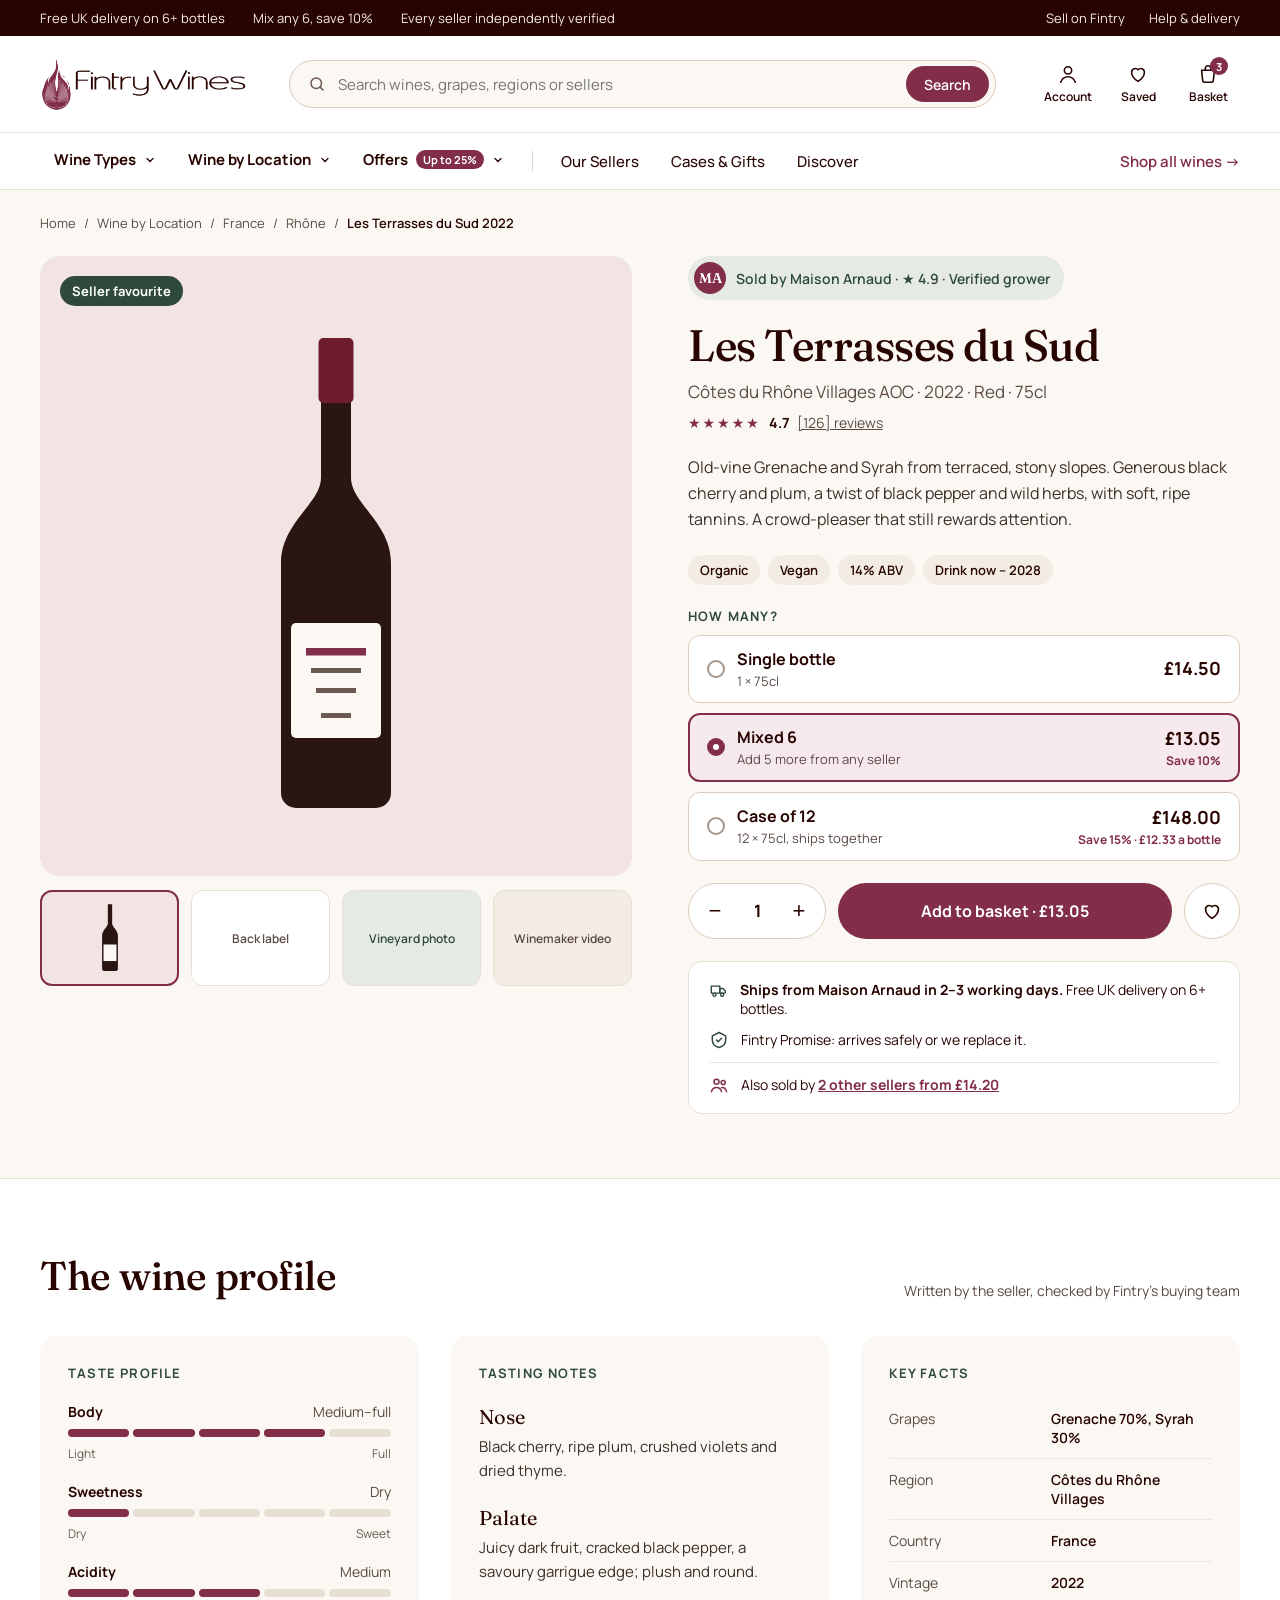
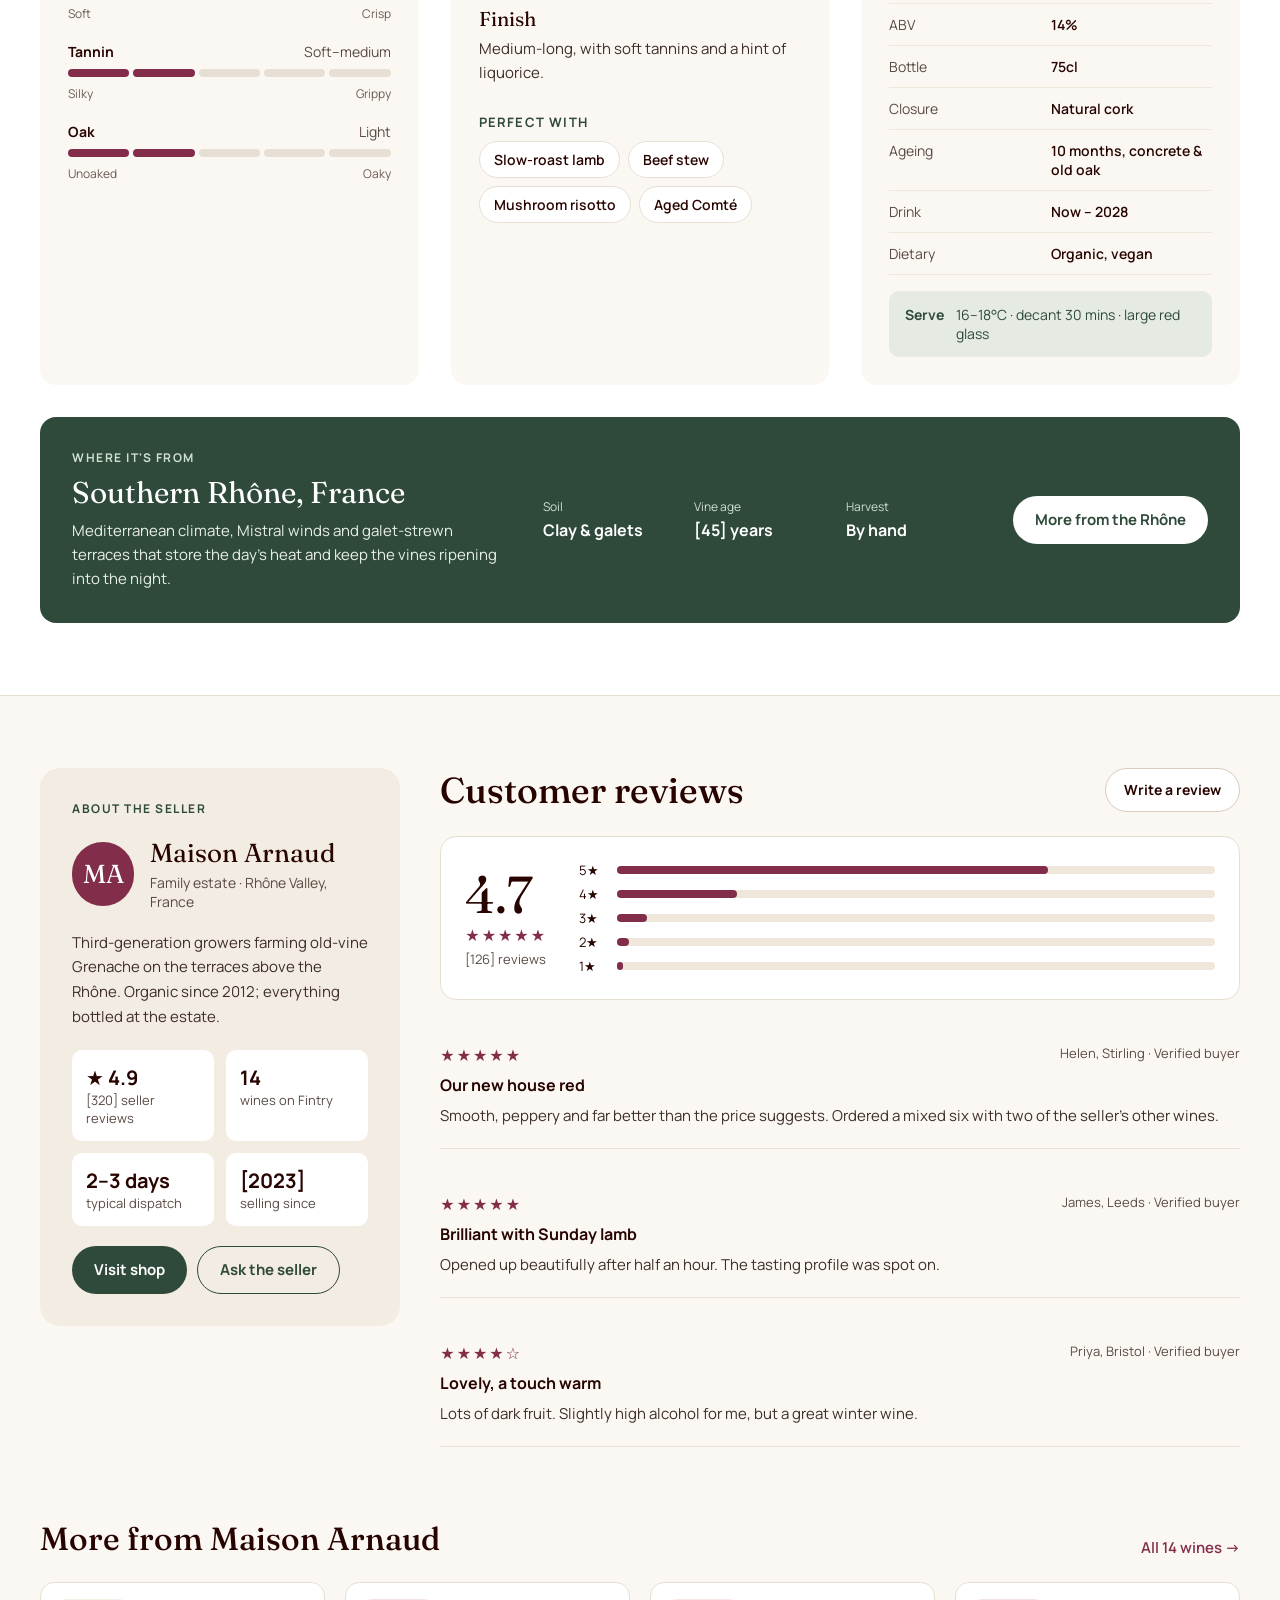
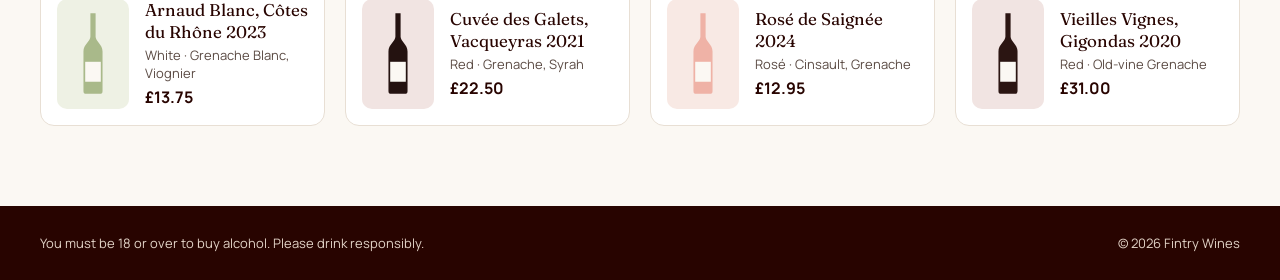
==== commit 2511ffd8: "Add files via upload" ====
--- a/product.html
+++ b/product.html
@@ -6,11 +6,152 @@
 <meta name="robots" content="noindex, nofollow">
 <title>Les Terrasses du Sud 2022 — Fintry Wines</title>
 <meta name="description" content="Côtes du Rhône Villages 2022 from Maison Arnaud: tasting notes, taste profile and food pairing.">
-<link rel="icon" type="image/png" href="assets/img/favicon.png">
+<link rel="icon" type="image/png" href="[data-uri]">
 <link rel="preconnect" href="https://fonts.googleapis.com">
 <link rel="preconnect" href="https://fonts.gstatic.com" crossorigin>
 <link href="https://fonts.googleapis.com/css2?family=Fraunces:opsz,wght@9..144,400;9..144,500;9..144,600&amp;family=Manrope:wght@400;500;600;700&amp;display=swap" rel="stylesheet">
-<link rel="stylesheet" href="assets/css/styles.css">
+<style>
+/* Fintry Wines prototype styles */
+*,*::before,*::after{box-sizing:border-box}
+html{scroll-behavior:smooth}
+body{margin:0;background:#FBF8F3;-webkit-font-smoothing:antialiased}
+img{max-width:100%}
+a{color:#280400;text-decoration:none}a:hover{color:#822d4a}
+:focus-visible{outline:3px solid #822d4a;outline-offset:2px}
+[hidden]{display:none !important}
+input[type=checkbox]{accent-color:#822d4a;width:18px;height:18px;margin:0}
+.fw-skip{position:absolute;left:-9999px;top:8px;z-index:100;padding:10px 16px;border-radius:8px;background:#280400;color:#fff}
+.fw-skip:focus{left:8px;color:#fff}
+
+/* Header */
+
+@keyframes fwMenuIn{from{opacity:0;transform:translateY(-8px)}to{opacity:1;transform:none}}
+.fw-menu{animation:fwMenuIn .28s cubic-bezier(.2,.7,.2,1) both}
+.fw-menu a{transition:color .2s ease,transform .2s ease}
+.fw-menu .fw-link:hover{transform:translateX(4px)}
+.fw-logo img{transition:transform .3s ease}.fw-logo:hover img{transform:scale(1.03)}
+.fw-tile{transition:transform .3s cubic-bezier(.2,.7,.2,1),box-shadow .3s ease,background-color .3s ease}
+.fw-tile:hover{transform:translateY(-6px);box-shadow:0 18px 30px -16px rgba(40,4,0,.45)}
+.fw-tile .fw-big{display:inline-block;transition:transform .35s cubic-bezier(.2,.7,.2,1)}
+.fw-tile:hover .fw-big{transform:scale(1.06)}
+.fw-tile .fw-go{display:inline-block;transition:transform .3s ease}
+.fw-tile:hover .fw-go{transform:translateX(6px)}
+.fw-nav-btn svg{transition:transform .25s ease}.fw-nav-btn[aria-expanded=true] svg:last-child{transform:rotate(180deg)}
+/* Homepage */
+
+@keyframes fwUp{from{opacity:0;transform:translateY(24px)}to{opacity:1;transform:none}}
+@keyframes fwArch{from{opacity:0;transform:scale(.94) translateY(20px)}to{opacity:1;transform:none}}
+@keyframes fwFloat{0%,100%{transform:translateY(0)}50%{transform:translateY(-10px)}}
+@keyframes fwRise{from{opacity:0;transform:translateY(60px)}to{opacity:1;transform:none}}
+@keyframes fwPulse{0%,100%{transform:scale(1)}50%{transform:scale(1.04)}}
+.fw-up{animation:fwUp .8s cubic-bezier(.2,.7,.2,1) both}
+.d1{animation-delay:.05s}.d2{animation-delay:.15s}.d3{animation-delay:.3s}.d4{animation-delay:.45s}.d5{animation-delay:.6s}
+.fw-arch{animation:fwArch 1s cubic-bezier(.2,.7,.2,1) .2s both}
+.fw-bottle{animation:fwRise .9s cubic-bezier(.2,.7,.2,1) both}
+.fw-bottle svg{animation:fwFloat 6s ease-in-out infinite}
+.b1{animation-delay:.5s}.b1 svg{animation-delay:1.4s}
+.b2{animation-delay:.65s}.b2 svg{animation-delay:.6s}
+.b3{animation-delay:.8s}.b3 svg{animation-delay:2.2s}
+.fw-badge{animation:fwPulse 3.5s ease-in-out 1.6s infinite}
+.fw-btn{transition:transform .25s ease,box-shadow .25s ease,background-color .25s ease}
+.fw-btn:hover{transform:translateY(-2px);box-shadow:0 10px 20px -10px rgba(130,45,74,.6)}
+/* Start with what you love */
+.fw-card{transition:transform .35s cubic-bezier(.2,.7,.2,1),box-shadow .35s ease,border-color .35s ease}
+.fw-card:hover{transform:translateY(-6px);box-shadow:0 24px 40px -24px rgba(40,4,0,.35);border-color:#D9CCBE}
+.fw-type{transition:background-color .25s ease,box-shadow .25s ease,transform .25s ease}
+.fw-type .fw-dot{transition:transform .35s cubic-bezier(.3,1.6,.5,1)}
+.fw-type:hover{background-color:#FFFFFF;box-shadow:inset 0 0 0 1.5px #822d4a;transform:translateY(-2px)}
+.fw-type:hover .fw-dot{transform:scale(1.25)}
+.fw-row{transition:padding .25s ease,color .25s ease,background-color .25s ease}
+.fw-row .fw-go{opacity:0;transform:translateX(-6px);transition:opacity .25s ease,transform .25s ease;color:#822d4a}
+.fw-row:hover{padding-left:10px;background-color:#FBF8F3}
+.fw-row:hover .fw-go{opacity:1;transform:none}
+/* Offers */
+.fw-offer{position:relative;overflow:hidden;transition:transform .3s cubic-bezier(.2,.7,.2,1),background-color .3s ease,box-shadow .3s ease}
+.fw-offer::after{content:"";position:absolute;inset:0;background:linear-gradient(110deg,transparent 30%,rgba(255,255,255,.14) 50%,transparent 70%);transform:translateX(-120%);transition:transform .7s ease}
+.fw-offer:hover{transform:translateX(6px);box-shadow:0 14px 24px -14px rgba(0,0,0,.6)}
+.fw-offer:hover::after{transform:translateX(120%)}
+.fw-offer .fw-go{display:inline-block;transition:transform .3s ease}
+.fw-offer:hover .fw-go{transform:translateX(6px)}
+.fw-offer-dark:hover{background-color:#4A1E17 !important}
+/* Product cards */
+.fw-product{transition:transform .35s cubic-bezier(.2,.7,.2,1),box-shadow .35s ease}
+.fw-product:hover{transform:translateY(-6px);box-shadow:0 24px 40px -24px rgba(40,4,0,.35)}
+.fw-product .fw-shot svg{transition:transform .5s cubic-bezier(.2,.7,.2,1)}
+.fw-product:hover .fw-shot svg{transform:translateY(-8px) rotate(-3deg)}
+/* Travel by the glass */
+.fw-place{transition:transform .35s cubic-bezier(.2,.7,.2,1),box-shadow .35s ease}
+.fw-place .fw-flag{transition:transform .4s cubic-bezier(.3,1.6,.5,1)}
+.fw-place:hover{transform:translateY(-6px);box-shadow:0 20px 34px -20px rgba(40,4,0,.5)}
+.fw-place:hover .fw-flag{transform:rotate(-6deg) scale(1.12)}
+.fw-place .fw-go{display:inline-block;transition:transform .3s ease}
+.fw-place:hover .fw-go{transform:translateX(6px)}
+@supports (animation-timeline: view()){
+.fw-reveal{animation:fwUp linear both;animation-timeline:view();animation-range:entry 0% entry 40%}
+}
+
+/* Header menu buttons: open state */
+.fw-nav-btn:hover{color:#822d4a !important}
+.fw-nav-btn[aria-expanded=true]{color:#822d4a !important;border-bottom-color:#822d4a !important}
+
+/* Bestseller tabs */
+.fw-tab{height:44px;padding:0 18px;border-radius:999px;font:inherit;font-size:14px;font-weight:600;cursor:pointer;background:#fff;color:#280400;border:1px solid #D9CCBE;transition:background-color .2s ease,color .2s ease,border-color .2s ease}
+.fw-tab:hover{border-color:#280400}
+.fw-tab[aria-selected=true]{background:#280400;color:#fff;border-color:#280400}
+#bestsellers .fw-product{animation:fwUp .5s cubic-bezier(.2,.7,.2,1) both}
+
+/* Save (heart) buttons */
+[data-save] svg path{transition:fill .2s ease,stroke .2s ease}
+[data-save][aria-pressed=true] svg path{fill:#822d4a;stroke:#822d4a}
+[data-save]:hover{transform:scale(1.06)}
+[data-save]{transition:transform .2s ease}
+
+/* Shop product cards hover (same as homepage) */
+.fw-product{transition:transform .35s cubic-bezier(.2,.7,.2,1),box-shadow .35s ease}
+.fw-product:hover{transform:translateY(-6px);box-shadow:0 24px 40px -24px rgba(40,4,0,.35)}
+.fw-chip{display:inline-flex;align-items:center;gap:8px;height:36px;padding:0 12px 0 14px;border-radius:999px;border:0;background:#280400;color:#fff;font:inherit;font-size:14px;font-weight:600;cursor:pointer;animation:fwUp .25s ease both}
+.fw-chip:hover{background:#822d4a}
+.fw-filters-toggle{display:none}
+
+/* Product purchase options */
+.fw-opt{display:flex;justify-content:space-between;align-items:center;gap:12px;width:100%;min-height:68px;padding:12px 18px;border-radius:12px;font:inherit;color:#280400;text-align:left;cursor:pointer;background:#fff;border:1px solid #D9CCBE;transition:border-color .2s ease,background-color .2s ease}
+.fw-opt:hover{border-color:#822d4a}
+.fw-opt[aria-pressed=true]{background:#F6E9ED;border:2px solid #822d4a;padding:11px 17px}
+.fw-radio{width:18px;height:18px;border-radius:9px;border:2px solid #A3958B;background:#fff;transition:border-width .2s ease,border-color .2s ease}
+.fw-opt[aria-pressed=true] .fw-radio{border:6px solid #822d4a}
+#add-to-basket{transition:transform .2s ease,box-shadow .2s ease}
+#add-to-basket:hover{transform:translateY(-2px);box-shadow:0 10px 20px -10px rgba(130,45,74,.6)}
+
+/* Basket badge + toast */
+@keyframes fwBump{0%{transform:scale(1)}40%{transform:scale(1.35)}100%{transform:scale(1)}}
+#basket-count.bump{animation:fwBump .4s ease}
+.fw-toast{position:fixed;left:50%;bottom:24px;z-index:200;transform:translate(-50%,20px);opacity:0;pointer-events:none;padding:14px 22px;border-radius:999px;background:#280400;color:#fff;font-family:Manrope,system-ui,sans-serif;font-size:15px;font-weight:600;box-shadow:0 16px 30px -12px rgba(40,4,0,.5);transition:opacity .3s ease,transform .3s ease}
+.fw-toast.show{opacity:1;transform:translate(-50%,0)}
+
+/* Prototype ribbon */
+.fw-proto{position:fixed;right:16px;bottom:16px;z-index:150;padding:6px 12px;border-radius:999px;background:#2F4A3A;color:#fff;font:600 12px Manrope,system-ui,sans-serif;letter-spacing:.5px}
+
+/* Responsive */
+@media (max-width: 1000px){
+  .fw-menu > div{grid-template-columns:repeat(2,minmax(0,1fr)) !important}
+}
+@media (max-width: 700px){
+  [style*="max-width: 1360px"]{padding-left:20px !important;padding-right:20px !important}
+  .fw-menu > div{grid-template-columns:1fr !important;max-height:70vh;overflow:auto}
+  h1{font-size:38px !important;line-height:1.1 !important}
+  h2{font-size:30px !important}
+  .fw-arch{height:400px !important}
+  .fw-arch svg{max-height:260px}
+  [style*="height: 620px"]{height:440px !important}
+  [style*="height: 620px"] svg{height:360px}
+  .fw-filters{max-width:none !important;flex-basis:100% !important}
+  .fw-filters-toggle{display:inline-flex;align-items:center;min-height:44px;padding:0 16px;border-radius:999px;border:1px solid #D9CCBE;background:#fff;font:inherit;font-size:14px;font-weight:700;color:#280400;cursor:pointer}
+  .fw-filters:not(.open) fieldset{display:none}
+  .fw-filters:not(.open) #clear-filters{display:none}
+}
+@media (prefers-reduced-motion: reduce){*,*::before,*::after{animation:none !important;transition:none !important;scroll-behavior:auto !important}}
+
+</style>
 </head>
 <body>
 <a class="fw-skip" href="#main-content">Skip to content</a>
@@ -36,7 +177,7 @@
   <!-- Logo, search, account -->
   <div style="max-width: 1360px; margin: 0 auto; padding: 20px 40px; display: flex; flex-wrap: wrap; gap: 20px 40px; align-items: center">
     <a href="index.html" class="fw-logo" style="display: flex; align-items: center">
-      <img src="assets/img/fintry-logo-dark.png" alt="Fintry Wines home" style="display: block; height: 56px; width: auto">
+      <img src="[data-uri]" alt="Fintry Wines home" style="display: block; height: 56px; width: auto">
     </a>
     <form role="search" style="flex: 1 1 300px; min-width: 0; display: flex; align-items: center; gap: 10px; height: 48px; padding: 0 6px 0 18px; border: 1px solid #D9CCBE; border-radius: 999px; background: #FBF8F3" action="shop.html">
       <svg width="18" height="18" viewBox="0 0 24 24" fill="none" stroke="#6B5A52" stroke-width="2" stroke-linecap="round" aria-hidden="true"><circle cx="11" cy="11" r="7"></circle><path d="M20 20l-3.5-3.5"></path></svg>
@@ -516,6 +657,187 @@
   </footer>
 </div>
 <div id="toast" class="fw-toast" role="status" aria-live="polite"></div>
-<script src="assets/js/main.js"></script>
+<script>
+/* Fintry Wines prototype — interactions */
+(function () {
+  'use strict';
+  var $ = function (sel, root) { return (root || document).querySelector(sel); };
+  var $$ = function (sel, root) { return Array.prototype.slice.call((root || document).querySelectorAll(sel)); };
+
+  /* ---------- Mega menus ---------- */
+  var menuButtons = $$('[data-menu]');
+  function closeMenus(except) {
+    menuButtons.forEach(function (btn) {
+      if (btn === except) return;
+      btn.setAttribute('aria-expanded', 'false');
+      var panel = document.getElementById(btn.getAttribute('aria-controls'));
+      if (panel) panel.hidden = true;
+    });
+  }
+  menuButtons.forEach(function (btn) {
+    btn.addEventListener('click', function (e) {
+      e.stopPropagation();
+      var open = btn.getAttribute('aria-expanded') === 'true';
+      closeMenus(btn);
+      btn.setAttribute('aria-expanded', open ? 'false' : 'true');
+      var panel = document.getElementById(btn.getAttribute('aria-controls'));
+      if (panel) panel.hidden = open;
+    });
+  });
+  $$('.fw-menu').forEach(function (panel) {
+    panel.addEventListener('click', function (e) { e.stopPropagation(); });
+  });
+  document.addEventListener('click', function () { closeMenus(); });
+  document.addEventListener('keydown', function (e) {
+    if (e.key === 'Escape') {
+      var openBtn = menuButtons.filter(function (b) { return b.getAttribute('aria-expanded') === 'true'; })[0];
+      closeMenus();
+      if (openBtn) openBtn.focus();
+    }
+  });
+
+  /* ---------- Basket count (kept between pages) ---------- */
+  var badge = $('#basket-count');
+  function getCount() {
+    try { var v = parseInt(localStorage.getItem('fintry-basket'), 10); return isNaN(v) ? 3 : v; } catch (e) { return 3; }
+  }
+  function setCount(n) {
+    try { localStorage.setItem('fintry-basket', String(n)); } catch (e) {}
+    if (badge) {
+      badge.textContent = n;
+      badge.classList.remove('bump'); void badge.offsetWidth; badge.classList.add('bump');
+    }
+  }
+  if (badge) badge.textContent = getCount();
+
+  var toast = $('#toast'), toastTimer;
+  function showToast(msg) {
+    if (!toast) return;
+    toast.textContent = msg;
+    toast.classList.add('show');
+    clearTimeout(toastTimer);
+    toastTimer = setTimeout(function () { toast.classList.remove('show'); }, 2600);
+  }
+
+  $$('[data-add]').forEach(function (btn) {
+    btn.addEventListener('click', function () {
+      setCount(getCount() + 1);
+      var name = (btn.getAttribute('aria-label') || '').replace(/^Add /, '').replace(/ to basket$/, '');
+      showToast('Added to basket: ' + name);
+    });
+  });
+
+  /* ---------- Save (heart) ---------- */
+  $$('[data-save]').forEach(function (btn) {
+    btn.addEventListener('click', function () {
+      var on = btn.getAttribute('aria-pressed') === 'true';
+      btn.setAttribute('aria-pressed', on ? 'false' : 'true');
+      showToast(on ? 'Removed from saved wines' : 'Saved to your wishlist');
+    });
+  });
+
+  /* ---------- Homepage: bestseller tabs ---------- */
+  var tabs = $$('[data-tab]');
+  var grid = $('#bestsellers');
+  tabs.forEach(function (tab) {
+    tab.addEventListener('click', function () {
+      var t = tab.getAttribute('data-tab');
+      tabs.forEach(function (x) { x.setAttribute('aria-selected', x === tab ? 'true' : 'false'); });
+      var shown = 0;
+      $$('.fw-product', grid).forEach(function (card) {
+        var match = t === 'All' || card.getAttribute('data-type') === t;
+        var show = match && shown < 4;
+        card.hidden = !show;
+        if (show) shown++;
+      });
+    });
+  });
+
+  /* ---------- Newsletter ---------- */
+  $$('[data-newsletter]').forEach(function (form) {
+    form.addEventListener('submit', function (e) {
+      e.preventDefault();
+      form.innerHTML = '<p style="margin:0;font-size:17px;font-weight:600;color:#2F4A3A">Thank you. You are on the Fintry list.</p>';
+    });
+  });
+
+  /* ---------- Shop: location filters ---------- */
+  var countryBoxes = $$('input[data-country]');
+  var chips = $('#country-chips');
+  var results = $('#results');
+  function applyFilters() {
+    var active = countryBoxes.filter(function (b) { return b.checked; }).map(function (b) { return b.getAttribute('data-country'); });
+    var count = 0;
+    $$('.fw-product', results).forEach(function (card) {
+      var show = active.length === 0 || active.indexOf(card.getAttribute('data-country')) !== -1;
+      card.hidden = !show;
+      if (show) count++;
+    });
+    var rc = $('#result-count'); if (rc) rc.textContent = count;
+    var empty = $('#no-results'); if (empty) empty.hidden = count !== 0;
+    if (chips) {
+      chips.innerHTML = '';
+      active.forEach(function (c) {
+        var b = document.createElement('button');
+        b.type = 'button';
+        b.className = 'fw-chip';
+        b.setAttribute('aria-label', 'Remove ' + c + ' filter');
+        b.innerHTML = c + ' <span aria-hidden="true" style="font-size:16px">×</span>';
+        b.addEventListener('click', function () {
+          countryBoxes.forEach(function (box) { if (box.getAttribute('data-country') === c) box.checked = false; });
+          applyFilters();
+        });
+        chips.appendChild(b);
+      });
+    }
+  }
+  if (results) {
+    countryBoxes.forEach(function (b) { b.addEventListener('change', applyFilters); });
+    var clear = $('#clear-filters');
+    if (clear) clear.addEventListener('click', function () {
+      countryBoxes.forEach(function (b) { b.checked = false; });
+      applyFilters();
+    });
+    var ft = $('#filters-toggle'), aside = $('#filters');
+    if (ft && aside) ft.addEventListener('click', function () {
+      var open = aside.classList.toggle('open');
+      ft.setAttribute('aria-expanded', open ? 'true' : 'false');
+      ft.textContent = open ? 'Hide filters' : 'Show filters';
+    });
+    var q = new URLSearchParams(location.search).get('q');
+    if (q) showToast('Search for “' + q + '” — results are sample data in this prototype');
+  }
+
+  /* ---------- Product: purchase options ---------- */
+  var opts = $$('.fw-opt');
+  if (opts.length) {
+    var qty = 1;
+    var qtyEl = $('#qty'), totalEl = $('#total');
+    function current() { return opts.filter(function (o) { return o.getAttribute('aria-pressed') === 'true'; })[0] || opts[0]; }
+    function update() {
+      var each = parseFloat(current().getAttribute('data-each'));
+      if (qtyEl) qtyEl.textContent = qty;
+      if (totalEl) totalEl.textContent = '£' + (each * qty).toFixed(2);
+    }
+    opts.forEach(function (o) {
+      o.addEventListener('click', function () {
+        opts.forEach(function (x) { x.setAttribute('aria-pressed', x === o ? 'true' : 'false'); });
+        update();
+      });
+    });
+    var inc = $('#qty-inc'), dec = $('#qty-dec');
+    if (inc) inc.addEventListener('click', function () { qty++; update(); });
+    if (dec) dec.addEventListener('click', function () { qty = Math.max(1, qty - 1); update(); });
+    var add = $('#add-to-basket');
+    if (add) add.addEventListener('click', function () {
+      var units = current().getAttribute('data-opt') === 'case' ? 12 * qty : qty;
+      setCount(getCount() + units);
+      showToast('Added ' + units + (units === 1 ? ' bottle' : ' bottles') + ' of Les Terrasses du Sud');
+    });
+    update();
+  }
+})();
+
+</script>
 </body>
 </html>
